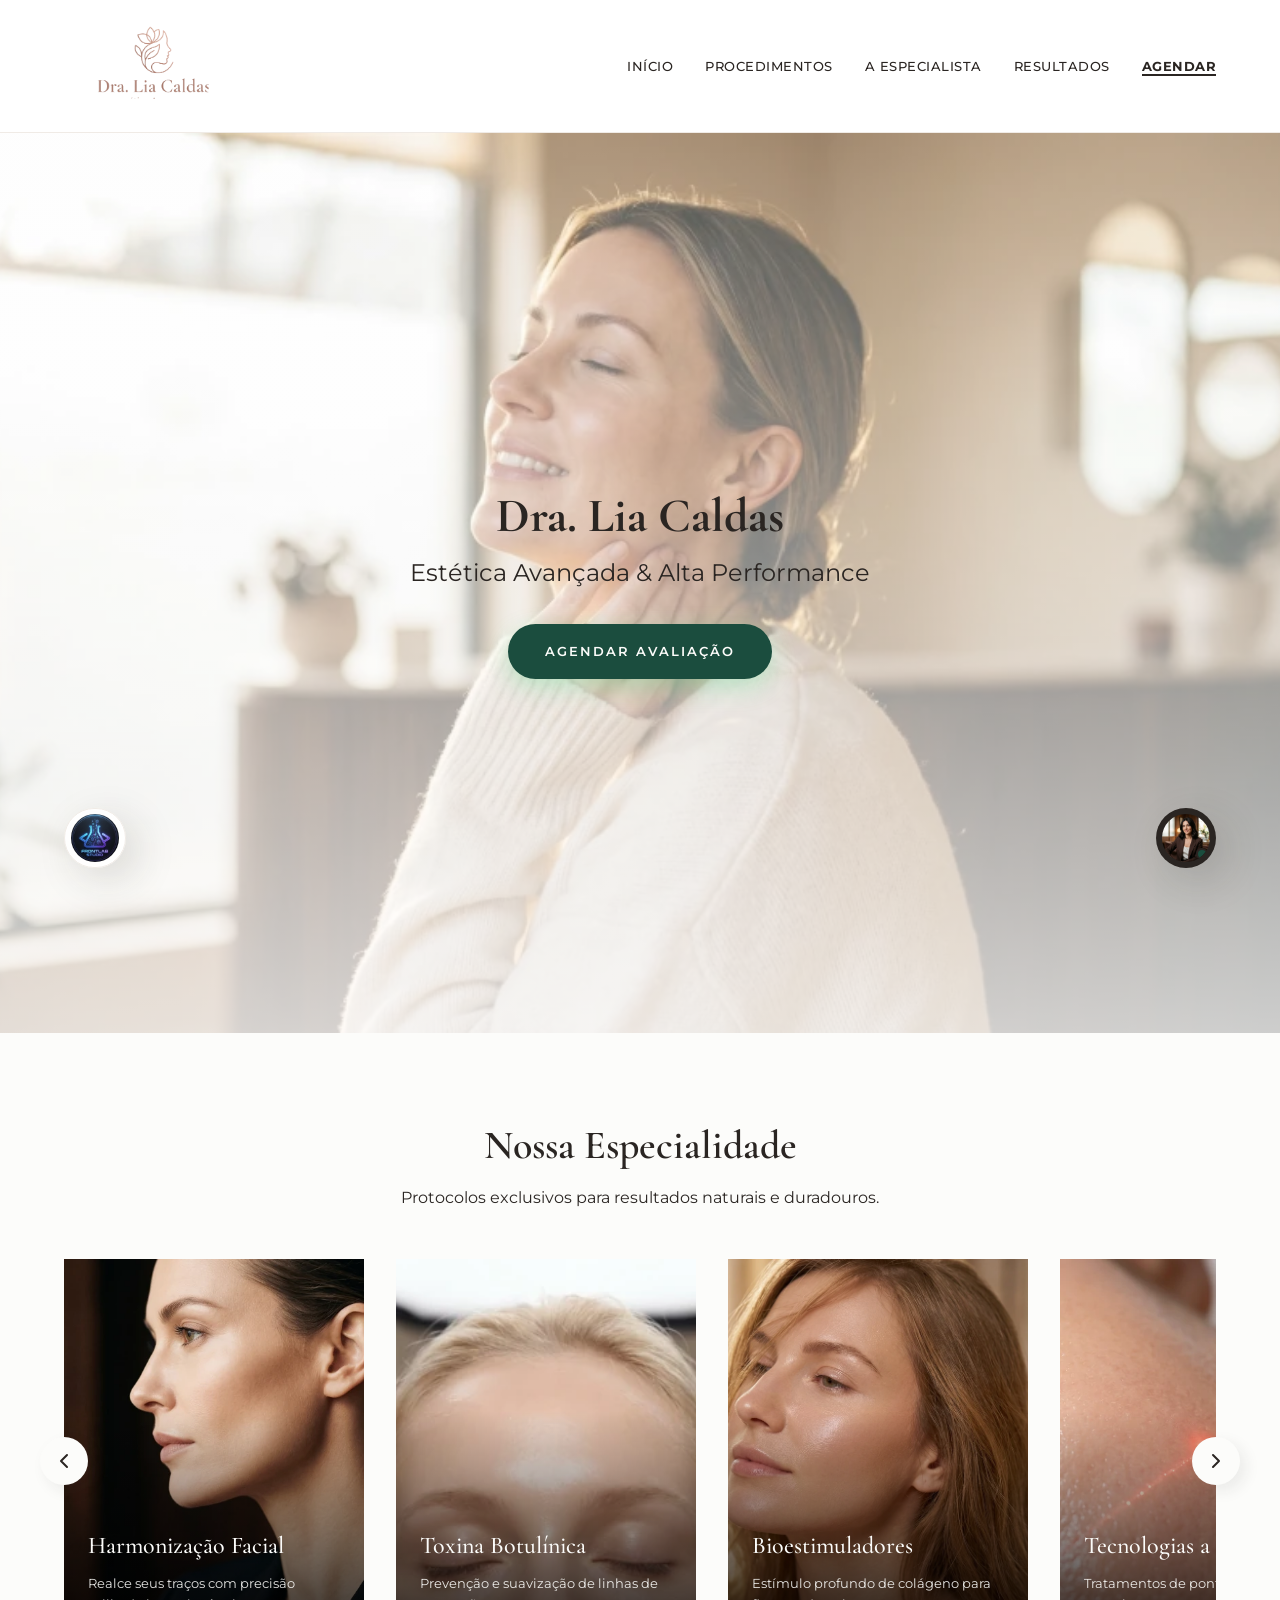
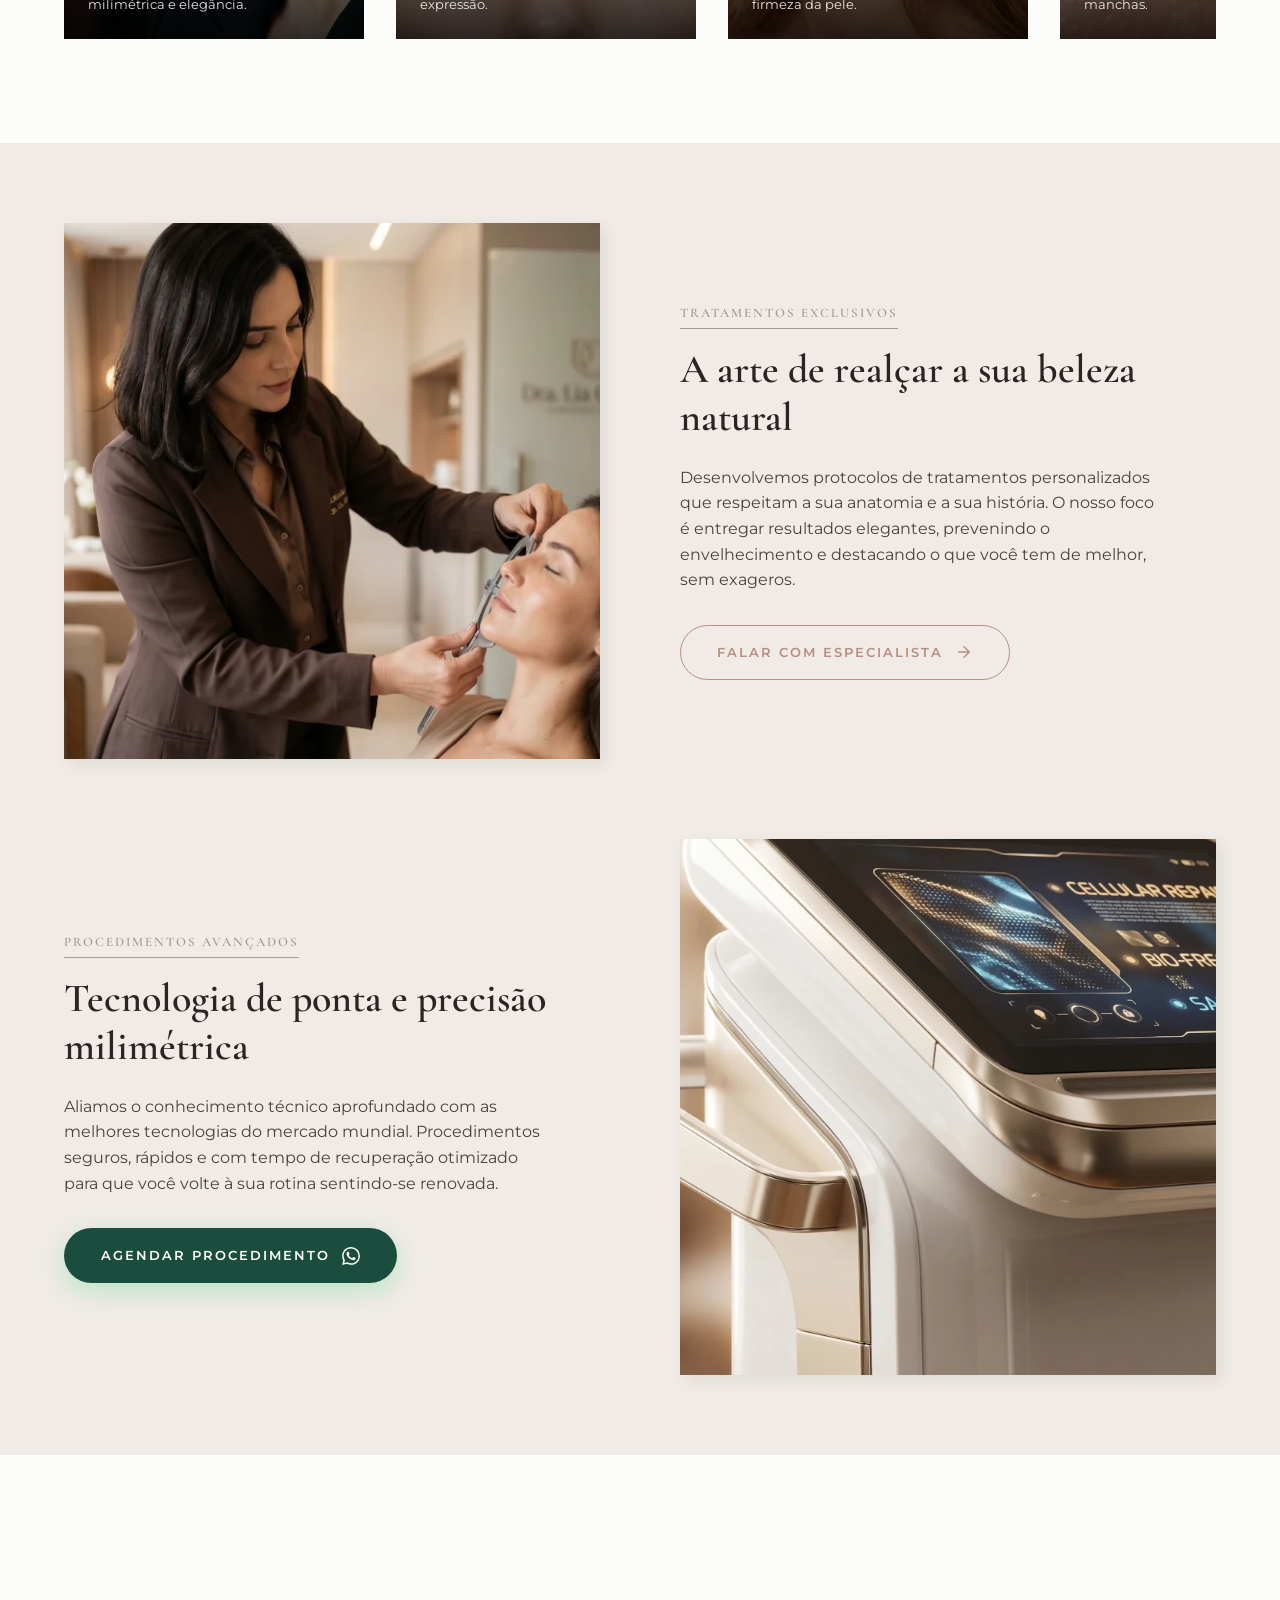
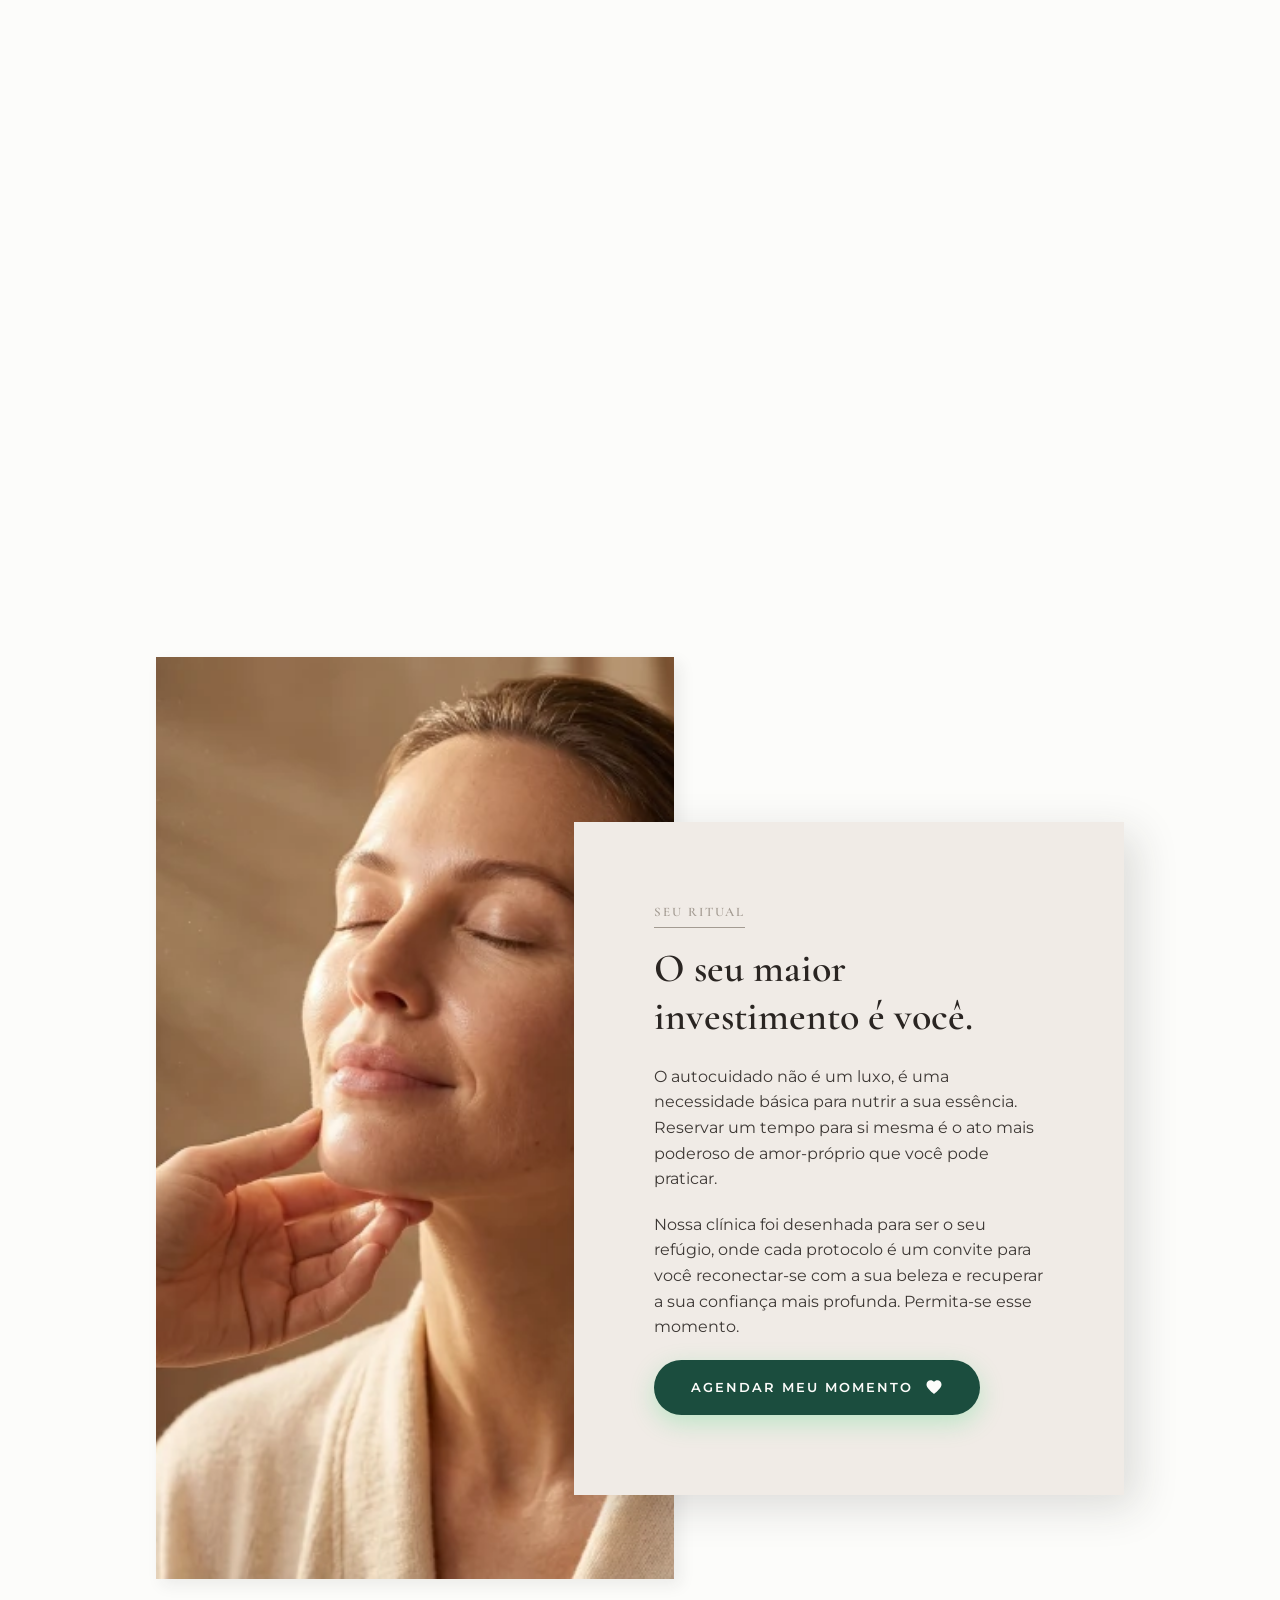
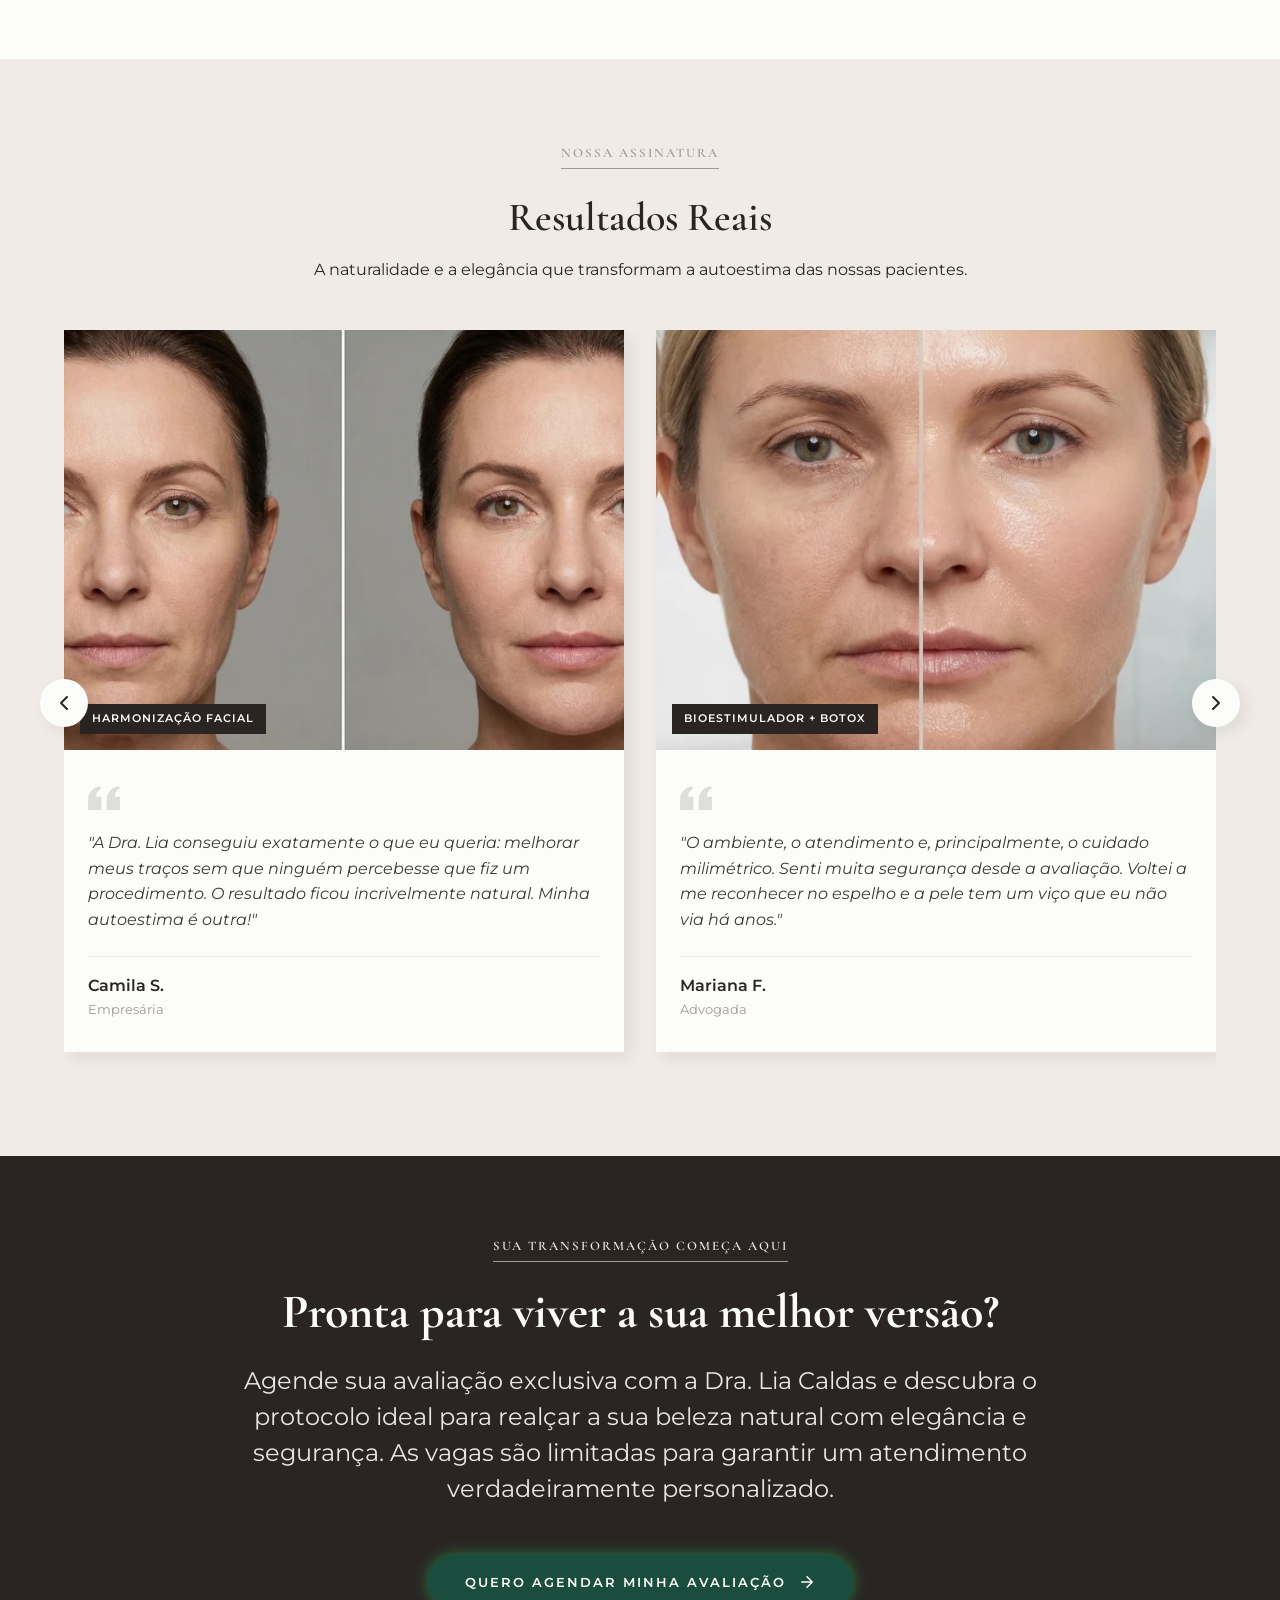
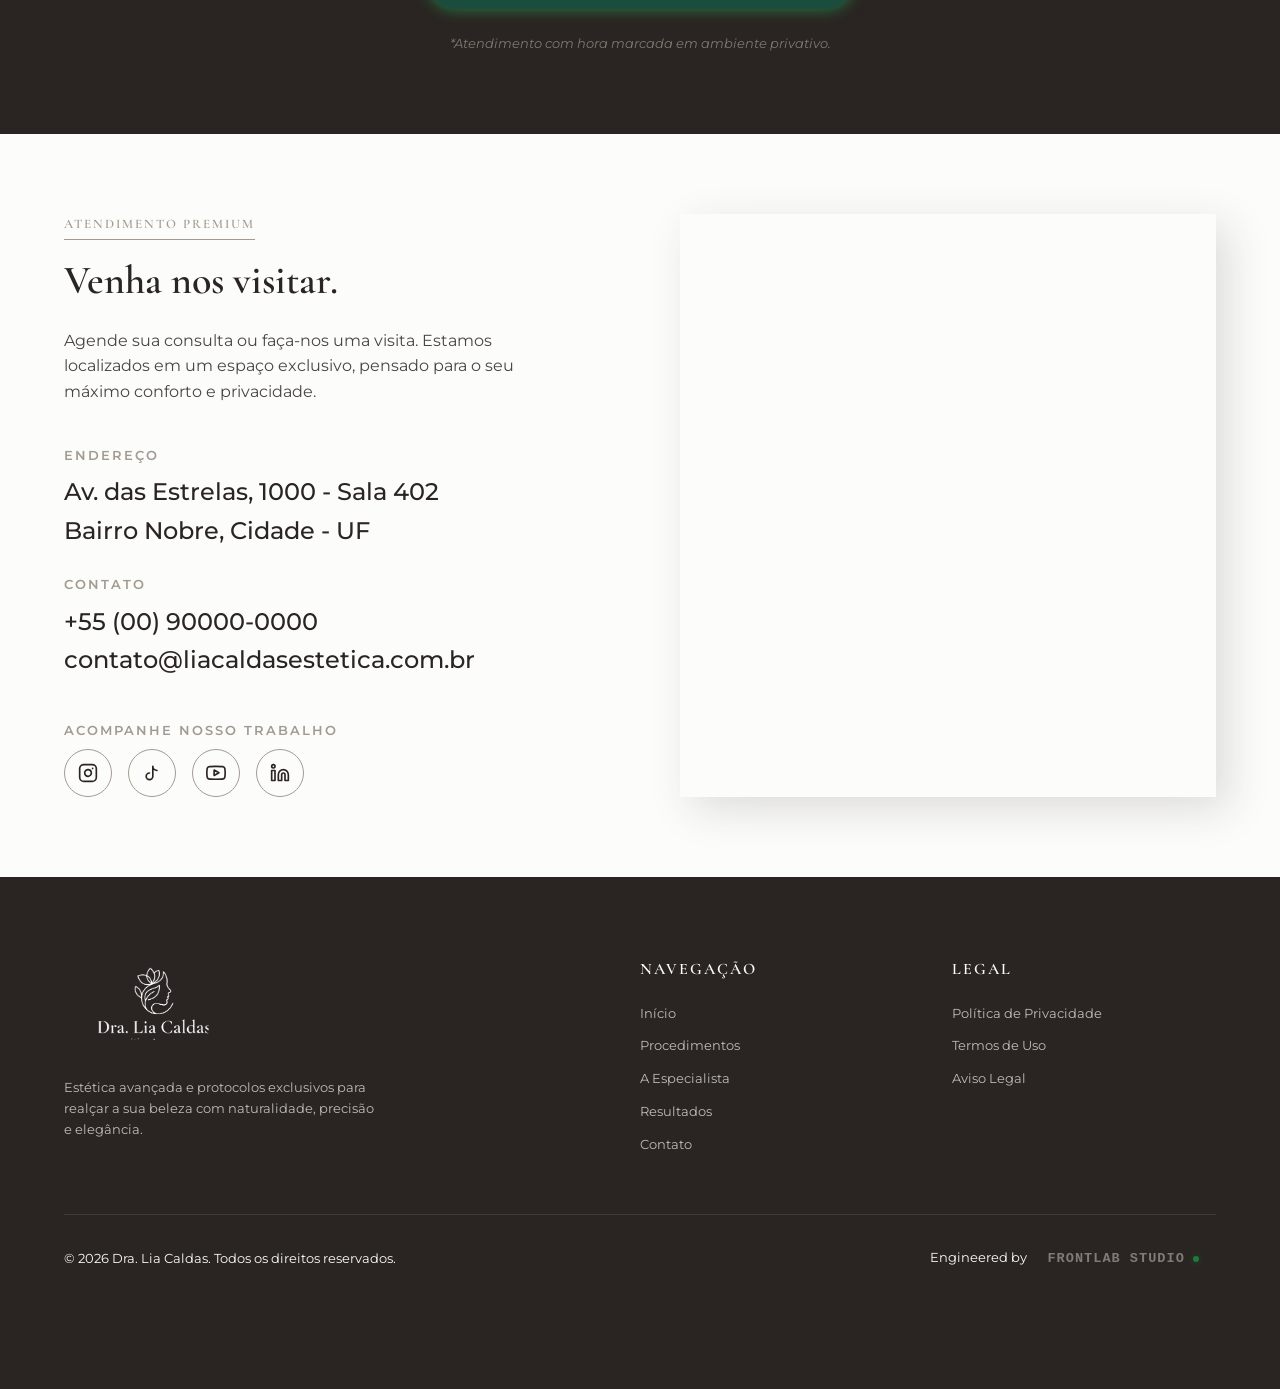
==== index.html @ 1e13c2d3 "Initial commit" ====
<!DOCTYPE html>
<html lang="pt-BR">

<head>
    <meta charset="UTF-8">
    <meta name="viewport" content="width=device-width, initial-scale=1.0">
    <meta name="description"
        content="Clínica de Estética de Alto Padrão. Resultados excepcionais e atendimento premium.">
    <title>Dra. Lia Caldas | Estética Avançada</title>

    <link rel="preconnect" href="https://fonts.googleapis.com">
    <link rel="preconnect" href="https://fonts.gstatic.com" crossorigin>
    <link
        href="https://fonts.googleapis.com/css2?family=Cormorant+Garamond:ital,wght@0,400;0,600;0,700;1,400&family=Montserrat:wght@300;400;500;600&display=swap"
        rel="stylesheet">

    <link rel="stylesheet" href="style/style.css">
</head>

<body>

    <header class="header" id="header">
        <div class="header-container">
            <a href="#" class="logo">
                <img src="img/logo.png" alt="Dra. Lia Caldas" width="180" height="40" fetchpriority="high">
            </a>

            <button class="menu-toggle" aria-label="Abrir menu" aria-expanded="false">
                <svg width="28" height="28" viewBox="0 0 24 24" fill="none" xmlns="http://www.w3.org/2000/svg">
                    <path d="M3 12H21M3 6H21M3 18H21" stroke="currentColor" stroke-width="2" stroke-linecap="round" />
                </svg>
            </button>

            <nav class="nav">
                <ul class="nav-list">
                    <li><a href="#hero">Início</a></li>
                    <li><a href="#tratamentos">Procedimentos</a></li>
                    <li><a href="#sobre">A Especialista</a></li>
                    <li><a href="#resultados">Resultados</a></li>
                    <li><a href="#contato" class="nav-cta">Agendar</a></li>
                </ul>
            </nav>
        </div>
    </header>

    <main>
        <section id="hero" class="hero">
            <img src="img/img-hero.webp" alt="Ambiente da Clínica" class="hero-bg" fetchpriority="high">
            <div class="hero-overlay"></div>

            <div class="hero-content">
                <h1>Dra. Lia Caldas</h1>
                <p>Estética Avançada & Alta Performance</p>
                <a href="https://wa.me/5500000000000" class="btn-whatsapp" target="_blank" rel="noopener noreferrer">
                    Agendar Avaliação
                </a>
            </div>
        </section>

        <section id="tratamentos" class="services">
            <div class="section-header">
                <h2>Nossa Especialidade</h2>
                <p>Protocolos exclusivos para resultados naturais e duradouros.</p>
            </div>

            <div class="services-wrapper">

                <button class="scroll-btn scroll-prev" aria-label="Ver serviços anteriores">
                    <svg width="24" height="24" viewBox="0 0 24 24" fill="none" stroke="currentColor" stroke-width="2"
                        stroke-linecap="round" stroke-linejoin="round">
                        <polyline points="15 18 9 12 15 6"></polyline>
                    </svg>
                </button>

                <div class="services-scroller" id="servicesScroller">
                    <article class="service-card">
                        <img src="img/img-servicos-01.webp" alt="Harmonização Facial" class="service-bg" loading="lazy">
                        <div class="service-overlay"></div>
                        <div class="service-info">
                            <h3>Harmonização Facial</h3>
                            <p>Realce seus traços com precisão milimétrica e elegância.</p>
                        </div>
                    </article>

                    <article class="service-card">
                        <img src="img/img-servicos-02.webp" alt="Toxina Botulínica" class="service-bg" loading="lazy">
                        <div class="service-overlay"></div>
                        <div class="service-info">
                            <h3>Toxina Botulínica</h3>
                            <p>Prevenção e suavização de linhas de expressão.</p>
                        </div>
                    </article>

                    <article class="service-card">
                        <img src="img/img-servicos-03.webp" alt="Bioestimuladores" class="service-bg" loading="lazy">
                        <div class="service-overlay"></div>
                        <div class="service-info">
                            <h3>Bioestimuladores</h3>
                            <p>Estímulo profundo de colágeno para firmeza da pele.</p>
                        </div>
                    </article>

                    <article class="service-card">
                        <img src="img/img-servicos-04.webp" alt="Tecnologia a Laser" class="service-bg" loading="lazy">
                        <div class="service-overlay"></div>
                        <div class="service-info">
                            <h3>Tecnologias a Laser</h3>
                            <p>Tratamentos de ponta para textura e manchas.</p>
                        </div>
                    </article>

                    <article class="service-card">
                        <img src="img/img-servicos-05.webp" alt="Preenchimento Labial" class="service-bg"
                            loading="lazy">
                        <div class="service-overlay"></div>
                        <div class="service-info">
                            <h3>Preenchimento Labial</h3>
                            <p>Volume e contorno na medida certa para você.</p>
                        </div>
                    </article>
                </div>

                <button class="scroll-btn scroll-next" aria-label="Ver próximos serviços">
                    <svg width="24" height="24" viewBox="0 0 24 24" fill="none" stroke="currentColor" stroke-width="2"
                        stroke-linecap="round" stroke-linejoin="round">
                        <polyline points="9 18 15 12 9 6"></polyline>
                    </svg>
                </button>

            </div>
        </section>
        <section id="detalhes" class="features-split">

            <article class="split-row">
                <div class="split-image reveal-left">
                    <img src="img/dra-lia-tratamentos.webp" alt="Dra. Lia Caldas realizando avaliação facial"
                        loading="lazy">
                </div>
                <div class="split-content reveal-right delay-100">
                    <span class="badge">Tratamentos Exclusivos</span>
                    <h2>A arte de realçar a sua beleza natural</h2>
                    <p>Desenvolvemos protocolos de tratamentos personalizados que respeitam a sua anatomia e a sua
                        história. O nosso foco é entregar resultados elegantes, prevenindo o envelhecimento e destacando
                        o que você tem de melhor, sem exageros.</p>

                    <a href="https://wa.me/5500000000000" class="btn-whatsapp btn-outline" target="_blank"
                        rel="noopener noreferrer">
                        Falar com Especialista
                        <svg class="btn-icon" viewBox="0 0 24 24" xmlns="http://www.w3.org/2000/svg">
                            <path d="M5 12h14M12 5l7 7-7 7" stroke="currentColor" stroke-width="2"
                                stroke-linecap="round" stroke-linejoin="round" fill="none" />
                        </svg>
                    </a>
                </div>
            </article>

            <article class="split-row reverse">
                <div class="split-image reveal-right">
                    <img src="img/procedimentos-tecnologia.webp" alt="Equipamentos de alta tecnologia estética"
                        loading="lazy">
                </div>
                <div class="split-content reveal-left delay-100">
                    <span class="badge">Procedimentos Avançados</span>
                    <h2>Tecnologia de ponta e precisão milimétrica</h2>
                    <p>Aliamos o conhecimento técnico aprofundado com as melhores tecnologias do mercado mundial.
                        Procedimentos seguros, rápidos e com tempo de recuperação otimizado para que você volte à sua
                        rotina sentindo-se renovada.</p>

                    <a href="https://wa.me/5500000000000" class="btn-whatsapp" target="_blank"
                        rel="noopener noreferrer">
                        Agendar Procedimento
                        <svg class="btn-icon" viewBox="0 0 24 24" xmlns="http://www.w3.org/2000/svg">
                            <path
                                d="M17.472 14.382c-.297-.149-1.758-.867-2.03-.967-.273-.099-.471-.148-.67.15-.197.297-.767.966-.94 1.164-.173.199-.347.223-.644.075-.297-.15-1.255-.463-2.39-1.475-.883-.788-1.48-1.761-1.653-2.059-.173-.297-.018-.458.13-.606.134-.133.298-.347.446-.52.149-.174.198-.298.298-.497.099-.198.05-.371-.025-.52-.075-.149-.669-1.612-.916-2.207-.242-.579-.487-.5-.669-.51a12.8 12.8 0 0 0-.57-.01c-.198 0-.52.074-.792.372-.272.297-1.04 1.016-1.04 2.479 0 1.462 1.065 2.875 1.213 3.074.149.198 2.096 3.2 5.077 4.487.709.306 1.262.489 1.694.625.712.227 1.36.195 1.871.118.571-.085 1.758-.719 2.006-1.413.248-.694.248-1.289.173-1.413-.074-.124-.272-.198-.57-.347m-5.421 7.403h-.004a9.87 9.87 0 0 1-5.031-1.378l-.361-.214-3.741.982.998-3.648-.235-.374a9.86 9.86 0 0 1-1.51-5.26c.001-5.45 4.436-9.884 9.888-9.884 2.64 0 5.122 1.03 6.988 2.898a9.825 9.825 0 0 1 2.893 6.994c-.003 5.45-4.437 9.884-9.885 9.884m8.413-18.297A11.815 11.815 0 0 0 12.05 0C5.495 0 .16 5.335.157 11.892c0 2.096.547 4.142 1.588 5.945L.057 24l6.305-1.654a11.882 11.882 0 0 0 5.683 1.448h.005c6.554 0 11.89-5.335 11.893-11.893a11.821 11.821 0 0 0-3.48-8.413Z"
                                fill="currentColor" />
                        </svg>
                    </a>
                </div>
            </article>

        </section>
        <section id="sobre" class="about-section">
            <div class="about-container">

                <div class="about-image-wrapper reveal-up">
                    <div class="about-image-frame">
                        <img src="img/dra.webp" alt="Dra. Lia Caldas - Especialista em Estética Avançada"
                            loading="lazy">
                    </div>

                    <div class="experience-badge reveal-left delay-200">
                        <span class="years">+10</span>
                        <span class="text">Anos de<br>Experiência</span>
                    </div>
                </div>

                <div class="about-content reveal-right delay-100">
                    <span class="badge">A Especialista</span>
                    <h2>Dra. Lia Caldas</h2>
                    <h3 class="subtitle">Elevando a estética à categoria de arte.</h3>

                    <p>Com uma trajetória dedicada à anatomia e ao visagismo facial, transformo o conhecimento
                        científico rigoroso em resultados que celebram a sua individualidade, sempre priorizando a
                        naturalidade e a elegância.</p>

                    <p>A minha filosofia não é mudar quem você é, mas resgatar a sua melhor versão através de protocolos
                        seguros e de altíssima precisão. Cada rosto conta uma história, e o meu papel é iluminá-la para
                        que você reflita a sua melhor fase.</p>

                    <div class="signature">
                        <span>Diretora Técnica | Registro: 000000-PR</span>
                    </div>
                </div>

            </div>
        </section>
        <section id="autocuidado" class="care-section">
            <div class="care-container">

                <div class="care-image-wrapper reveal-up">
                    <img src="img/autocuidado-ritual.webp"
                        alt="Mulher relaxada recebendo toque suave na pele, iluminada por luz natural" loading="lazy">
                </div>

                <div class="care-content reveal-right delay-200">
                    <span class="badge">Seu Ritual</span>
                    <h2>O seu maior investimento é você.</h2>

                    <p>O autocuidado não é um luxo, é uma necessidade básica para nutrir a sua essência. Reservar um
                        tempo para si mesma é o ato mais poderoso de amor-próprio que você pode praticar.</p>

                    <p>Nossa clínica foi desenhada para ser o seu refúgio, onde cada protocolo é um convite para você
                        reconectar-se com a sua beleza e recuperar a sua confiança mais profunda. Permita-se esse
                        momento.</p>

                    <a href="https://wa.me/5500000000000" class="btn-whatsapp" target="_blank"
                        rel="noopener noreferrer">
                        Agendar Meu Momento
                        <svg class="btn-icon" viewBox="0 0 24 24" fill="none" xmlns="http://www.w3.org/2000/svg">
                            <path
                                d="M12 21.35l-1.45-1.32C5.4 15.36 2 12.28 2 8.5 2 5.42 4.42 3 7.5 3c1.74 0 3.41.81 4.5 2.09C13.09 3.81 14.76 3 16.5 3 19.58 3 22 5.42 22 8.5c0 3.78-3.4 6.86-8.55 11.54L12 21.35z"
                                fill="currentColor" />
                        </svg>
                    </a>
                </div>

            </div>
        </section>
        <section id="resultados" class="testimonials">
            <div class="section-header reveal-up">
                <span class="badge">Nossa Assinatura</span>
                <h2>Resultados Reais</h2>
                <p>A naturalidade e a elegância que transformam a autoestima das nossas pacientes.</p>
            </div>

            <div class="testimonials-wrapper reveal-up delay-100">

                <button class="scroll-btn scroll-prev prev-test" aria-label="Ver resultados anteriores">
                    <svg width="24" height="24" viewBox="0 0 24 24" fill="none" stroke="currentColor" stroke-width="2"
                        stroke-linecap="round" stroke-linejoin="round">
                        <polyline points="15 18 9 12 15 6"></polyline>
                    </svg>
                </button>

                <div class="testimonials-scroller" id="testimonialsScroller">

                    <article class="test-card">
                        <div class="test-image">
                            <img src="img/resultado-01.webp" alt="Antes e Depois de Harmonização Facial" loading="lazy">
                            <span class="img-badge">Harmonização Facial</span>
                        </div>
                        <div class="test-content">
                            <svg class="quote-icon" width="32" height="32" viewBox="0 0 24 24" fill="currentColor"
                                xmlns="http://www.w3.org/2000/svg">
                                <path
                                    d="M14.017 21v-7.391c0-5.704 3.731-9.57 8.983-10.609l.995 2.151c-2.432.917-3.995 3.638-3.995 5.849h4v10h-9.983zm-14.017 0v-7.391c0-5.704 3.748-9.57 9-10.609l.996 2.151c-2.433.917-3.996 3.638-3.996 5.849h3.983v10h-9.983z" />
                            </svg>
                            <p>"A Dra. Lia conseguiu exatamente o que eu queria: melhorar meus traços sem que ninguém
                                percebesse que fiz um procedimento. O resultado ficou incrivelmente natural. Minha
                                autoestima é outra!"</p>
                            <div class="test-author">
                                <strong>Camila S.</strong>
                                <span>Empresária</span>
                            </div>
                        </div>
                    </article>

                    <article class="test-card">
                        <div class="test-image">
                            <img src="img/resultado-02.webp" alt="Antes e Depois de Bioestimuladores" loading="lazy">
                            <span class="img-badge">Bioestimulador + Botox</span>
                        </div>
                        <div class="test-content">
                            <svg class="quote-icon" width="32" height="32" viewBox="0 0 24 24" fill="currentColor"
                                xmlns="http://www.w3.org/2000/svg">
                                <path
                                    d="M14.017 21v-7.391c0-5.704 3.731-9.57 8.983-10.609l.995 2.151c-2.432.917-3.995 3.638-3.995 5.849h4v10h-9.983zm-14.017 0v-7.391c0-5.704 3.748-9.57 9-10.609l.996 2.151c-2.433.917-3.996 3.638-3.996 5.849h3.983v10h-9.983z" />
                            </svg>
                            <p>"O ambiente, o atendimento e, principalmente, o cuidado milimétrico. Senti muita
                                segurança desde a avaliação. Voltei a me reconhecer no espelho e a pele tem um viço que
                                eu não via há anos."</p>
                            <div class="test-author">
                                <strong>Mariana F.</strong>
                                <span>Advogada</span>
                            </div>
                        </div>
                    </article>

                    <article class="test-card">
                        <div class="test-image">
                            <img src="img/resultado-03.webp" alt="Antes e Depois de Preenchimento Labial"
                                loading="lazy">
                            <span class="img-badge">Preenchimento Labial</span>
                        </div>
                        <div class="test-content">
                            <svg class="quote-icon" width="32" height="32" viewBox="0 0 24 24" fill="currentColor"
                                xmlns="http://www.w3.org/2000/svg">
                                <path
                                    d="M14.017 21v-7.391c0-5.704 3.731-9.57 8.983-10.609l.995 2.151c-2.432.917-3.995 3.638-3.995 5.849h4v10h-9.983zm-14.017 0v-7.391c0-5.704 3.748-9.57 9-10.609l.996 2.151c-2.433.917-3.996 3.638-3.996 5.849h3.983v10h-9.983z" />
                            </svg>
                            <p>"Eu tinha muito medo de ficar com um bico artificial. A Dra. Lia fez um trabalho de
                                artista. O contorno ficou perfeito e o volume na medida certa. Indico de olhos
                                fechados!"</p>
                            <div class="test-author">
                                <strong>Juliana R.</strong>
                                <span>Arquiteta</span>
                            </div>
                        </div>
                    </article>

                </div>

                <button class="scroll-btn scroll-next next-test" aria-label="Ver próximos resultados">
                    <svg width="24" height="24" viewBox="0 0 24 24" fill="none" stroke="currentColor" stroke-width="2"
                        stroke-linecap="round" stroke-linejoin="round">
                        <polyline points="9 18 15 12 9 6"></polyline>
                    </svg>
                </button>

            </div>
        </section>
        <section id="agendar-final" class="final-cta reveal-up">
            <div class="final-cta-container">

                <span class="badge">Sua Transformação Começa Aqui</span>
                <h2>Pronta para viver a sua melhor versão?</h2>

                <p>Agende sua avaliação exclusiva com a Dra. Lia Caldas e descubra o protocolo ideal para realçar a sua
                    beleza natural com elegância e segurança. As vagas são limitadas para garantir um atendimento
                    verdadeiramente personalizado.</p>

                <div class="cta-wrapper">
                    <a href="https://wa.me/5500000000000" class="btn-whatsapp btn-glow" target="_blank"
                        rel="noopener noreferrer">
                        Quero Agendar Minha Avaliação
                        <svg class="btn-icon" viewBox="0 0 24 24" fill="none" xmlns="http://www.w3.org/2000/svg">
                            <path d="M5 12h14M12 5l7 7-7 7" stroke="currentColor" stroke-width="2"
                                stroke-linecap="round" stroke-linejoin="round" fill="none" />
                        </svg>
                    </a>
                </div>

                <span class="micro-text">*Atendimento com hora marcada em ambiente privativo.</span>

            </div>
        </section>
        <section id="contato" class="contact-section">
            <div class="contact-container">

                <div class="contact-info reveal-left">
                    <span class="badge">Atendimento Premium</span>
                    <h2>Venha nos visitar.</h2>
                    <p>Agende sua consulta ou faça-nos uma visita. Estamos localizados em um espaço exclusivo, pensado
                        para o seu máximo conforto e privacidade.</p>

                    <div class="contact-details">
                        <div class="contact-item">
                            <span class="label">Endereço</span>
                            <p>Av. das Estrelas, 1000 - Sala 402<br>Bairro Nobre, Cidade - UF</p>
                        </div>
                        <div class="contact-item">
                            <span class="label">Contato</span>
                            <p>+55 (00) 90000-0000<br>contato@liacaldasestetica.com.br</p>
                        </div>
                    </div>

                    <div class="social-links">
                        <span class="label">Acompanhe nosso trabalho</span>
                        <div class="social-grid">
                            <a href="#" class="social-btn" aria-label="Instagram">
                                <svg width="20" height="20" viewBox="0 0 24 24" fill="none" stroke="currentColor"
                                    stroke-width="2" stroke-linecap="round" stroke-linejoin="round">
                                    <rect x="2" y="2" width="20" height="20" rx="5" ry="5"></rect>
                                    <path d="M16 11.37A4 4 0 1 1 12.63 8 4 4 0 0 1 16 11.37z"></path>
                                    <line x1="17.5" y1="6.5" x2="17.51" y2="6.5"></line>
                                </svg>
                            </a>
                            <a href="#" class="social-btn" aria-label="TikTok">
                                <svg width="20" height="20" viewBox="0 0 24 24" fill="none" stroke="currentColor"
                                    stroke-width="2" stroke-linecap="round" stroke-linejoin="round">
                                    <path d="M9 12a4 4 0 1 0 4 4V4a5 5 0 0 0 5 5"></path>
                                </svg>
                            </a>
                            <a href="#" class="social-btn" aria-label="YouTube">
                                <svg width="20" height="20" viewBox="0 0 24 24" fill="none" stroke="currentColor"
                                    stroke-width="2" stroke-linecap="round" stroke-linejoin="round">
                                    <path
                                        d="M22.54 6.42a2.78 2.78 0 0 0-1.94-2C18.88 4 12 4 12 4s-6.88 0-8.6.46a2.78 2.78 0 0 0-1.94 2A29 29 0 0 0 1 11.75a29 29 0 0 0 .46 5.33 2.78 2.78 0 0 0 1.94 2c1.72.46 8.6.46 8.6.46s6.88 0 8.6-.46a2.78 2.78 0 0 0 1.94-2 29 29 0 0 0 .46-5.33 29 29 0 0 0-.46-5.33z">
                                    </path>
                                    <polygon points="9.75 15.02 15.5 11.75 9.75 8.48 9.75 15.02"></polygon>
                                </svg>
                            </a>
                            <a href="#" class="social-btn" aria-label="LinkedIn">
                                <svg width="20" height="20" viewBox="0 0 24 24" fill="none" stroke="currentColor"
                                    stroke-width="2" stroke-linecap="round" stroke-linejoin="round">
                                    <path
                                        d="M16 8a6 6 0 0 1 6 6v7h-4v-7a2 2 0 0 0-2-2 2 2 0 0 0-2 2v7h-4v-7a6 6 0 0 1 6-6z">
                                    </path>
                                    <rect x="2" y="9" width="4" height="12"></rect>
                                    <circle cx="4" cy="4" r="2"></circle>
                                </svg>
                            </a>
                        </div>
                    </div>
                </div>

                <div class="contact-map reveal-right delay-100">
                    <div class="map-wrapper">
                        <iframe
                            src="https://www.google.com/maps/embed?pb=!1m18!1m12!1m3!1d3657.090673431608!2d-46.66680658447551!3d-23.565181867623145!2m3!1f0!2f0!3f0!3m2!1i1024!2i768!4f13.1!3m3!1m2!1s0x94ce59ceb1eb771f%3A0xe904f6a669744da1!2sAv.%20Paulista%2C%20S%C3%A3o%20Paulo%20-%20SP!5e0!3m2!1spt-BR!2sbr!4v1680000000000!5m2!1spt-BR!2sbr"
                            width="100%" height="100%" style="border:0;" allowfullscreen="" loading="lazy"
                            referrerpolicy="no-referrer-when-downgrade" title="Localização da Clínica"></iframe>
                    </div>
                </div>

            </div>
        </section>
        <div class="floating-widgets">

            <a href="https://seu-site-frontlab.com.br" class="float-btn float-creator" target="_blank"
                rel="noopener noreferrer" aria-label="Desenvolvido por Frontlab Studio">
                <div class="float-avatar">
                    <img src="img/logo-frontlabs.webp" alt="Frontlab Studio" loading="lazy">
                </div>
                <span class="float-text">by Frontlab Studio</span>
            </a>

            <a href="https://wa.me/5500000000000" class="float-btn float-clinic" target="_blank"
                rel="noopener noreferrer" aria-label="Falar com a Dra. Lia Caldas">
                <span class="float-text">Falar com a Clínica</span>
                <div class="float-avatar">
                    <span class="online-dot"></span>
                    <img src="img/dra.webp" alt="WhatsApp Dra. Lia" loading="lazy">
                </div>
            </a>

        </div>
        <footer class="footer">
            <div class="footer-container">

                <div class="footer-brand reveal-up">
                    <a href="#hero" class="footer-logo" aria-label="Voltar ao topo">
                        <img src="img/logo.png" alt="Dra. Lia Caldas Estética" width="180" height="40" loading="lazy">
                    </a>
                    <p>Estética avançada e protocolos exclusivos para realçar a sua beleza com naturalidade, precisão e
                        elegância.</p>
                </div>

                <div class="footer-links reveal-up delay-100">
                    <h3>Navegação</h3>
                    <ul>
                        <li><a href="#hero">Início</a></li>
                        <li><a href="#tratamentos">Procedimentos</a></li>
                        <li><a href="#sobre">A Especialista</a></li>
                        <li><a href="#resultados">Resultados</a></li>
                        <li><a href="#contato">Contato</a></li>
                    </ul>
                </div>

                <div class="footer-links reveal-up delay-200">
                    <h3>Legal</h3>
                    <ul>
                        <li><a href="legal/privacidade.html">Política de Privacidade</a></li>
                        <li><a href="legal/termos.html">Termos de Uso</a></li>
                        <li><a href="legal/aviso-legal.html">Aviso Legal</a></li>
                    </ul>
                </div>
            </div>

            <div class="footer-bottom reveal-up delay-200">
                <p>&copy; 2026 Dra. Lia Caldas. Todos os direitos reservados.</p>
                <p>Engineered by <a href="https://frontlabstudio.com.br/" target="_blank"
                        class="frontlab-signature">Frontlab Studio<span class="status-dot"></span></a></p>
            </div>
        </footer>

    </main>

    <script src="script/script.js" defer></script>
</body>

</html>
---- style/style.css ----
@charset "UTF-8";

/* TOKENS */
:root {
    --primary: #2A2522;
    --secondary: #FCFCFA;
    --neutral: #A39B92;
    --bg-alt: #F0EBE6;
    --accent: #C5A880;
    --whatsapp: #1B4D3E;
    --font-heading: 'Cormorant Garamond', serif;
    --font-body: 'Montserrat', sans-serif;
    --h1-size: 3rem;
    --h2-size: 2.5rem;
    --h3-size: 1.5rem;
    --p-size: 1rem;
    --small-size: 0.8125rem;
    --shadow-natural: 6px 6px 15px rgba(42, 37, 34, 0.08);
    --shadow-deep: 12px 12px 40px rgba(42, 37, 34, 0.15);
    --section-gap: 5rem;
    --column-gutter: 2rem;
}

/* RESET & TYPOGRAPHY */
*,
*::before,
*::after {
    margin: 0;
    padding: 0;
    box-sizing: border-box;
}

html {
    scroll-behavior: smooth;
    overflow-x: hidden;
}

body {
    min-height: 100vh;
    font-family: var(--font-body);
    background-color: var(--secondary);
    color: var(--primary);
    line-height: 1.6;
    position: relative;
    -webkit-font-smoothing: antialiased;
}

img {
    max-width: 100%;
    display: block;
    height: auto;
}

a {
    text-decoration: none;
    color: inherit;
    transition: all 0.3s ease;
}

h1,
h2,
h3,
.badge,
.years {
    font-family: var(--font-heading);
}

.btn-whatsapp,
.float-text,
.nav-list a {
    font-family: var(--font-body);
}

.badge {
    color: var(--accent);
    border-bottom: 1px solid var(--accent);
}

/* UTILITIES & ANIMATIONS */
.btn-whatsapp {
    background-color: var(--whatsapp);
    color: var(--secondary);
    padding: 16px 36px;
    border-radius: 9999px;
    font-size: 13px;
    font-weight: 600;
    text-transform: uppercase;
    letter-spacing: 2px;
    display: inline-flex;
    align-items: center;
    justify-content: center;
    gap: 12px;
    box-shadow: 0 8px 24px rgba(37, 211, 102, 0.25);
    transition: all 0.4s cubic-bezier(0.16, 1, 0.3, 1);
    border: 1px solid transparent;
}

.btn-whatsapp:hover {
    transform: translateY(-4px);
    box-shadow: 0 12px 32px rgba(37, 211, 102, 0.4);
    background-color: #1EBE5C;
}

.btn-outline {
    background-color: transparent;
    color: #B78E80;
    border: 1px solid #B78E80;
    box-shadow: none;
}

.btn-outline:hover {
    background-color: #B78E80;
    color: var(--secondary);
    border-color: #B78E80;
    box-shadow: 0 12px 32px rgba(183, 142, 128, 0.25);
}

.btn-icon {
    width: 18px;
    height: 18px;
    fill: currentColor;
    transition: transform 0.3s ease;
}

.btn-whatsapp:hover .btn-icon {
    transform: translateX(4px);
}

.reveal-left {
    opacity: 0;
    transform: translateX(-40px);
    transition: all 0.8s cubic-bezier(0.25, 1, 0.5, 1);
    will-change: opacity, transform;
}

.reveal-right {
    opacity: 0;
    transform: translateX(40px);
    transition: all 0.8s cubic-bezier(0.25, 1, 0.5, 1);
    will-change: opacity, transform;
}

.reveal-up {
    opacity: 0;
    transform: translateY(40px);
    transition: all 0.8s cubic-bezier(0.25, 1, 0.5, 1);
    will-change: opacity, transform;
}

.reveal-left.active,
.reveal-right.active,
.reveal-up.active {
    opacity: 1;
    transform: translate(0, 0);
}

.delay-100 {
    transition-delay: 0.1s;
}

.delay-200 {
    transition-delay: 0.2s;
}

@keyframes pulse-green {
    0% {
        box-shadow: 0 0 0 0 rgba(37, 211, 102, 0.7);
    }

    70% {
        box-shadow: 0 0 0 20px rgba(37, 211, 102, 0);
    }

    100% {
        box-shadow: 0 0 0 0 rgba(37, 211, 102, 0);
    }
}

/* HEADER */
.header {
    position: sticky;
    top: 0;
    z-index: 1000;
    background-color: rgba(255, 255, 255, 0.95);
    backdrop-filter: blur(8px);
    border-bottom: 1px solid var(--bg-alt);
}

.header-container {
    display: flex;
    justify-content: space-between;
    align-items: center;
    padding: 16px 5vw;
    max-width: 1440px;
    margin: 0 auto;
}

.nav-list {
    list-style: none;
    display: flex;
    gap: 32px;
    align-items: center;
}

.nav-list a {
    font-size: var(--small-size);
    font-weight: 500;
    text-transform: uppercase;
    letter-spacing: 0.5px;
}

.nav-list a:hover {
    color: var(--neutral);
}

.nav-cta {
    font-weight: 700 !important;
    border-bottom: 2px solid var(--primary);
}

.menu-toggle {
    display: none;
    background: none;
    border: none;
    color: var(--primary);
    cursor: pointer;
}

@media (max-width: 1023px) {
    .menu-toggle {
        display: block;
    }

    .nav {
        position: absolute;
        top: 100%;
        left: 0;
        width: 100%;
        background-color: var(--secondary);
        border-top: 1px solid var(--bg-alt);
        padding: 24px 5vw;
        box-shadow: var(--shadow-natural);
        display: none;
    }

    .nav.active {
        display: block;
    }

    .nav-list {
        flex-direction: column;
        align-items: flex-start;
        gap: 24px;
    }

    .btn-whatsapp {
        width: 100%;
        display: block;
    }
}

/* HERO */
.hero {
    position: relative;
    min-height: 100dvh;
    display: flex;
    align-items: center;
    justify-content: center;
    padding: 0 5vw;
    text-align: center;
    overflow: hidden;
}

.hero-bg {
    position: absolute;
    top: 0;
    left: 0;
    width: 100%;
    height: 100%;
    object-fit: cover;
    z-index: -2;
}

.hero-overlay {
    position: absolute;
    top: 0;
    left: 0;
    width: 100%;
    height: 100%;
    background: linear-gradient(to bottom, rgba(255, 255, 255, 0.3), rgba(255, 255, 255, 0.8));
    z-index: -1;
}

.hero-content {
    max-width: 800px;
}

.hero-content h1 {
    font-size: var(--h1-size);
    font-weight: 700;
    line-height: 1.2;
    margin-bottom: 8px;
    color: var(--primary);
}

.hero-content p {
    font-size: var(--h3-size);
    font-weight: 400;
    margin-bottom: 32px;
}

/* SERVICES */
.services {
    padding: var(--section-gap) 5vw;
    background-color: var(--secondary);
    max-width: 1440px;
    margin: 0 auto;
}

.section-header {
    text-align: center;
    margin-bottom: 48px;
}

.section-header h2 {
    font-size: var(--h2-size);
    font-weight: 600;
    margin-bottom: 8px;
}

.services-scroller {
    display: flex;
    gap: var(--column-gutter);
    overflow-x: auto;
    scroll-snap-type: x mandatory;
    padding-bottom: 24px;
    -ms-overflow-style: none;
    scrollbar-width: none;
}

/* SCROLL CONTROLS */
.services-wrapper {
    position: relative;
    display: flex;
    align-items: center;
    max-width: 100%;
}

.scroll-btn {
    position: absolute;
    top: 50%;
    transform: translateY(-50%);
    z-index: 10;
    background-color: var(--secondary);
    color: var(--primary);
    border: none;
    width: 48px;
    height: 48px;
    border-radius: 9999px;
    box-shadow: var(--shadow-natural);
    cursor: pointer;
    display: flex;
    align-items: center;
    justify-content: center;
    transition: all 0.3s ease;
}

.scroll-btn:hover {
    box-shadow: var(--shadow-deep);
    background-color: var(--primary);
    color: var(--secondary);
}

.scroll-prev {
    left: -24px;
}

.scroll-next {
    right: -24px;
}

@media (max-width: 1023px) {
    .scroll-prev {
        left: 8px;
    }

    .scroll-next {
        right: 8px;
    }

    .scroll-btn {
        width: 40px;
        height: 40px;
        background-color: rgba(255, 255, 255, 0.9);
    }
}

.services-scroller::-webkit-scrollbar {
    display: none;
}

.service-card {
    position: relative;
    flex: 0 0 85%;
    max-width: 320px;
    min-height: 380px;
    scroll-snap-align: start;
    border-radius: 0px;
    overflow: hidden;
    display: flex;
    flex-direction: column;
    justify-content: flex-end;
    padding: 24px;
}

@media (min-width: 1024px) {
    .service-card {
        flex: 0 0 300px;
    }
}

.service-card {
    position: relative;
    min-height: 380px;
    border-radius: 0px;
    overflow: hidden;
    display: flex;
    flex-direction: column;
    justify-content: flex-end;
    padding: 24px;
    group: hover;
}

.service-bg {
    position: absolute;
    top: 0;
    left: 0;
    width: 100%;
    height: 100%;
    object-fit: cover;
    z-index: 1;
    transition: transform 0.6s ease;
}

.service-card:hover .service-bg {
    transform: scale(1.05);
}

.service-overlay {
    position: absolute;
    top: 0;
    left: 0;
    width: 100%;
    height: 100%;
    background: linear-gradient(to top, rgba(0, 0, 0, 0.8) 0%, rgba(0, 0, 0, 0) 60%);
    z-index: 2;
}

.service-info {
    position: relative;
    z-index: 3;
    color: var(--secondary);
}

.service-info h3 {
    font-size: var(--h3-size);
    font-weight: 500;
    margin-bottom: 8px;
}

.service-info p {
    font-size: var(--small-size);
    opacity: 0.9;
}

/* FEATURES SPLIT */
.features-split {
    padding: var(--section-gap) 5vw;
    background-color: var(--bg-alt);
    max-width: 1440px;
    margin: 0 auto;
    display: flex;
    flex-direction: column;
    gap: var(--section-gap);
}

.split-row {
    display: flex;
    flex-direction: column;
    gap: 32px;
}

.split-image {
    width: 100%;
}

.split-image img {
    width: 100%;
    height: 100%;
    object-fit: cover;
    aspect-ratio: 4 / 5;
    box-shadow: var(--shadow-natural);
}

.split-content {
    display: flex;
    flex-direction: column;
    justify-content: center;
    align-items: flex-start;
}

.badge {
    font-size: var(--small-size);
    font-weight: 600;
    text-transform: uppercase;
    letter-spacing: 2px;
    color: var(--neutral);
    margin-bottom: 16px;
    display: inline-block;
    border-bottom: 1px solid var(--neutral);
    padding-bottom: 4px;
}

.split-content h2 {
    font-size: var(--h2-size);
    font-weight: 600;
    line-height: 1.2;
    margin-bottom: 24px;
    color: var(--primary);
}

.split-content p {
    font-size: var(--p-size);
    color: var(--primary);
    margin-bottom: 32px;
    opacity: 0.85;
}

/* DESKTOP SPLIT */
@media (min-width: 1024px) {
    .split-row {
        flex-direction: row;
        align-items: center;
        gap: 80px;
    }

    .split-row.reverse {
        flex-direction: row-reverse;
    }

    .split-image,
    .split-content {
        flex: 1;
    }

    .split-image img {
        aspect-ratio: 1 / 1;
    }

    .split-content p {
        max-width: 90%;
    }
}

/* ABOUT */
.about-section {
    padding: var(--section-gap) 5vw;
    background-color: var(--secondary);
    max-width: 1440px;
    margin: 0 auto;
    overflow: hidden;
}

.about-container {
    display: flex;
    flex-direction: column;
    gap: 64px;
    align-items: center;
}

.about-image-wrapper {
    position: relative;
    width: 100%;
    max-width: 450px;
    margin: 0 auto;
}

.about-image-frame {
    position: relative;
    z-index: 2;
}

.about-image-frame::before {
    content: '';
    position: absolute;
    top: -20px;
    right: -20px;
    width: 100%;
    height: 100%;
    background-color: var(--bg-alt);
    z-index: -1;
}

.about-image-frame img {
    width: 100%;
    aspect-ratio: 3 / 4;
    object-fit: cover;
    box-shadow: var(--shadow-natural);
}

.experience-badge {
    position: absolute;
    bottom: -24px;
    left: -24px;
    background-color: var(--primary);
    color: var(--secondary);
    padding: 16px 24px;
    display: flex;
    align-items: center;
    gap: 16px;
    box-shadow: var(--shadow-deep);
    z-index: 5;
}

.experience-badge .years {
    font-size: var(--h2-size);
    font-weight: 700;
    line-height: 1;
}

.experience-badge .text {
    font-size: var(--small-size);
    text-transform: uppercase;
    letter-spacing: 2px;
    line-height: 1.2;
    font-weight: 500;
}

.about-content {
    width: 100%;
    display: flex;
    flex-direction: column;
    align-items: flex-start;
}

.about-content h2 {
    font-size: var(--h2-size);
    font-weight: 600;
    color: var(--primary);
    margin-bottom: 8px;
    line-height: 1.1;
}

.about-content .subtitle {
    font-size: var(--h3-size);
    font-weight: 400;
    color: var(--neutral);
    margin-bottom: 32px;
    font-style: italic;
}

.about-content p {
    font-size: var(--p-size);
    color: var(--primary);
    margin-bottom: 20px;
    opacity: 0.85;
}

.signature {
    margin-top: 24px;
    font-size: var(--small-size);
    font-weight: 600;
    color: var(--neutral);
    border-top: 1px solid var(--bg-alt);
    padding-top: 16px;
    text-transform: uppercase;
    letter-spacing: 1px;
}

/* DESKTOP ABOUT */
@media (min-width: 1024px) {
    .about-container {
        flex-direction: row;
        gap: 100px;
        align-items: center;
    }

    .about-image-wrapper {
        flex: 5;
    }

    .about-content {
        flex: 7;
        padding-right: 40px;
    }

    .experience-badge {
        left: -40px;
    }
}

@media (max-width: 480px) {
    .experience-badge {
        left: 0;
        bottom: 0;
        width: 100%;
        justify-content: center;
    }

    :root {
        --h1-size: 2rem;
        --h2-size: 1.75rem;
    }
}

/* CARE SECTION */
.care-section {
    padding: var(--section-gap) 5vw;
    background-color: var(--secondary);
    max-width: 1440px;
    margin: 0 auto;
    overflow: hidden;
}

.care-container {
    display: flex;
    flex-direction: column;
    align-items: center;
    position: relative;
}

.care-image-wrapper {
    width: 100%;
    max-width: 500px;
    margin-bottom: -40px;
    z-index: 1;
}

.care-image-wrapper img {
    width: 100%;
    aspect-ratio: 9 / 16;
    object-fit: cover;
    box-shadow: var(--shadow-natural);
}

.care-content {
    width: 100%;
    max-width: 550px;
    background-color: var(--bg-alt);
    padding: 40px;
    position: relative;
    z-index: 2;
    display: flex;
    flex-direction: column;
    align-items: flex-start;
    box-shadow: var(--shadow-deep);
}

.care-content h2 {
    font-size: var(--h2-size);
    font-weight: 600;
    color: var(--primary);
    margin-bottom: 24px;
    line-height: 1.2;
}

.care-content p {
    font-size: var(--p-size);
    color: var(--primary);
    margin-bottom: 20px;
    opacity: 0.9;
}

/* DESKTOP CARE */
@media (min-width: 1024px) {
    .care-container {
        flex-direction: row;
        justify-content: center;
        gap: 0;
    }

    .care-image-wrapper {
        flex: 0 0 45%;
        margin-bottom: 0;
        margin-right: -100px;
        max-width: none;
    }

    .care-content {
        flex: 0 0 55%;
        padding: 80px;
        margin-top: 80px;
    }
}

@media (max-width: 480px) {
    .care-content {
        padding: 30px 20px;
    }
}

/* TESTIMONIALS */
.testimonials {
    padding: var(--section-gap) 5vw;
    background-color: var(--bg-alt);
    max-width: 1440px;
    margin: 0 auto;
}

.testimonials-wrapper {
    position: relative;
    display: flex;
    align-items: center;
    max-width: 100%;
}

.testimonials-scroller {
    display: flex;
    gap: var(--column-gutter);
    overflow-x: auto;
    scroll-snap-type: x mandatory;
    padding-bottom: 24px;
    -ms-overflow-style: none;
    scrollbar-width: none;
    width: 100%;
}

.testimonials-scroller::-webkit-scrollbar {
    display: none;
}

.test-card {
    background-color: var(--secondary);
    box-shadow: var(--shadow-natural);
    scroll-snap-align: start;
    display: flex;
    flex-direction: column;
    flex: 0 0 85%;
    max-width: 400px;
}

.test-image {
    position: relative;
    width: 100%;
}

.test-image img {
    width: 100%;
    aspect-ratio: 4 / 3;
    object-fit: cover;
}

.img-badge {
    position: absolute;
    bottom: 16px;
    left: 16px;
    background-color: var(--primary);
    color: var(--secondary);
    font-size: 11px;
    font-weight: 600;
    text-transform: uppercase;
    letter-spacing: 1px;
    padding: 6px 12px;
}

.test-content {
    padding: 32px 24px;
    display: flex;
    flex-direction: column;
    flex-grow: 1;
}

.quote-icon {
    color: var(--neutral);
    opacity: 0.3;
    margin-bottom: 16px;
}

.test-content p {
    font-size: var(--p-size);
    font-style: italic;
    color: var(--primary);
    margin-bottom: 24px;
    opacity: 0.9;
    flex-grow: 1;
}

.test-author {
    display: flex;
    flex-direction: column;
    border-top: 1px solid var(--bg-alt);
    padding-top: 16px;
}

.test-author strong {
    font-size: var(--p-size);
    font-weight: 600;
    color: var(--primary);
}

.test-author span {
    font-size: var(--small-size);
    color: var(--neutral);
}

/* DESKTOP TESTIMONIALS */
@media (min-width: 1024px) {
    .test-card {
        flex: 0 0 calc(50% - 16px);
        max-width: none;
    }
}

/* FINAL CTA */
.final-cta {
    padding: var(--section-gap) 5vw;
    background-color: var(--primary);
    color: var(--secondary);
    text-align: center;
    max-width: 1440px;
    margin: 0 auto;
    display: flex;
    justify-content: center;
    align-items: center;
}

.final-cta-container {
    max-width: 800px;
    display: flex;
    flex-direction: column;
    align-items: center;
}

.final-cta .badge {
    color: var(--bg-alt);
    border-color: var(--neutral);
    margin-bottom: 24px;
}

.final-cta h2 {
    font-size: var(--h2-size);
    font-weight: 700;
    line-height: 1.1;
    margin-bottom: 24px;
    color: var(--secondary);
}

.final-cta p {
    font-size: var(--h3-size);
    font-weight: 400;
    margin-bottom: 48px;
    opacity: 0.9;
    line-height: 1.5;
}

.cta-wrapper {
    position: relative;
    display: inline-block;
    margin-bottom: 24px;
}

.btn-glow {
    box-shadow: 0 0 15px rgba(37, 211, 102, 0.5);
    animation: pulse-green 2s infinite;
}

.btn-glow:hover {
    box-shadow: 0 0 30px rgba(37, 211, 102, 0.8);
    transform: translateY(-4px) scale(1.02);
}

.micro-text {
    font-size: var(--small-size);
    color: var(--neutral);
    opacity: 0.7;
    font-style: italic;
}

/* DESKTOP CTA */
@media (min-width: 1024px) {
    .final-cta h2 {
        font-size: 3rem;
    }
}

/* CONTACT */
.contact-section {
    padding: var(--section-gap) 5vw;
    background-color: var(--secondary);
    max-width: 1440px;
    margin: 0 auto;
}

.contact-container {
    display: flex;
    flex-direction: column;
    gap: 48px;
}

.contact-info {
    display: flex;
    flex-direction: column;
    align-items: flex-start;
}

.contact-info h2 {
    font-size: var(--h2-size);
    font-weight: 600;
    color: var(--primary);
    margin-bottom: 24px;
    line-height: 1.2;
}

.contact-info p {
    font-size: var(--p-size);
    color: var(--primary);
    margin-bottom: 40px;
    opacity: 0.85;
    max-width: 500px;
}

.contact-details {
    display: flex;
    flex-direction: column;
    gap: 24px;
    margin-bottom: 40px;
    width: 100%;
}

.contact-item .label,
.social-links .label {
    display: block;
    font-size: var(--small-size);
    font-weight: 600;
    text-transform: uppercase;
    letter-spacing: 2px;
    color: var(--neutral);
    margin-bottom: 8px;
}

.contact-item p {
    font-size: var(--h3-size);
    font-weight: 500;
    margin-bottom: 0;
    color: var(--primary);
    opacity: 1;
}

.social-grid {
    display: flex;
    gap: 16px;
    margin-top: 8px;
}

.social-btn {
    width: 48px;
    height: 48px;
    border-radius: 50%;
    border: 1px solid var(--neutral);
    display: flex;
    align-items: center;
    justify-content: center;
    color: var(--primary);
    transition: all 0.3s ease;
}

.social-btn:hover {
    background-color: var(--primary);
    color: var(--secondary);
    border-color: var(--primary);
    transform: translateY(-4px);
    box-shadow: var(--shadow-natural);
}

.contact-map {
    width: 100%;
    height: 400px;
}

.map-wrapper {
    width: 100%;
    height: 100%;
    border-radius: 0px;
    overflow: hidden;
    box-shadow: var(--shadow-deep);
    position: relative;
}

.map-wrapper iframe {
    filter: grayscale(100%) contrast(1.1) opacity(0.8);
    transition: all 0.6s ease;
}

.map-wrapper:hover iframe {
    filter: grayscale(0%) contrast(1) opacity(1);
}

/* DESKTOP CONTACT */
@media (min-width: 1024px) {
    .contact-container {
        flex-direction: row;
        gap: 80px;
        align-items: stretch;
    }

    .contact-info {
        flex: 1;
        justify-content: center;
    }

    .contact-map {
        flex: 1;
        height: auto;
        min-height: 500px;
    }
}

/* WIDGETS */
.floating-widgets {
    pointer-events: none;
    position: fixed;
    bottom: 32px;
    left: 0;
    width: 100%;
    height: 0;
    z-index: 9999;
}

.float-btn {
    pointer-events: auto;
    position: absolute;
    bottom: 0;
    display: flex;
    align-items: center;
    border-radius: 99px;
    padding: 6px;
    box-shadow: var(--shadow-deep);
    transition: all 0.4s cubic-bezier(0.16, 1, 0.3, 1);
    overflow: hidden;
    height: 60px;
}

.float-avatar {
    position: relative;
    width: 48px;
    height: 48px;
    border-radius: 50%;
    flex-shrink: 0;
    overflow: hidden;
}

.float-avatar img {
    width: 100%;
    height: 100%;
    object-fit: cover;
}

.float-text {
    font-size: 13px;
    font-weight: 600;
    white-space: nowrap;
    max-width: 0;
    opacity: 0;
    transition: all 0.4s cubic-bezier(0.16, 1, 0.3, 1);
    text-transform: uppercase;
    letter-spacing: 1px;
}

/* CLINIC BUTTON */
.float-clinic {
    right: 5vw;
    background-color: var(--primary);
    color: var(--secondary);
}

.float-clinic:hover {
    transform: translateY(-4px);
    box-shadow: 0 12px 30px rgba(0, 0, 0, 0.5);
}

.float-clinic:hover .float-text {
    max-width: 200px;
    opacity: 1;
    padding: 0 12px 0 16px;
}

.online-dot {
    position: absolute;
    bottom: 2px;
    right: 2px;
    width: 12px;
    height: 12px;
    background-color: var(--whatsapp);
    border-radius: 50%;
    border: 2px solid var(--primary);
    z-index: 2;
    animation: pulse-dot 2s infinite;
}

@keyframes pulse-dot {
    0% {
        box-shadow: 0 0 0 0 rgba(37, 211, 102, 0.7);
    }

    70% {
        box-shadow: 0 0 0 8px rgba(37, 211, 102, 0);
    }

    100% {
        box-shadow: 0 0 0 0 rgba(37, 211, 102, 0);
    }
}

/* CREATOR BUTTON */
.float-creator {
    left: 5vw;
    background-color: rgba(255, 255, 255, 0.9);
    backdrop-filter: blur(8px);
    border: 1px solid var(--bg-alt);
    color: var(--primary);
}

.float-creator:hover {
    transform: translateY(-4px);
}

.float-creator:hover .float-text {
    max-width: 200px;
    opacity: 1;
    padding: 0 16px 0 12px;
}

/* WIDGETS RESPONSIVE */
@media (max-width: 1023px) {
    .float-clinic {
        right: 16px;
    }

    .float-creator {
        left: 16px;
        transform: scale(0.85);
        transform-origin: bottom left;
    }

    .float-creator:hover {
        transform: scale(0.85) translateY(-4px);
    }
}

@media (max-width: 480px) {

    .float-clinic:hover .float-text,
    .float-creator:hover .float-text {
        max-width: 0;
        opacity: 0;
        padding: 0;
    }
}

/* FOOTER */
.footer {
    background-color: var(--primary);
    color: var(--secondary);
    padding: 80px 5vw 120px;
    font-size: var(--small-size);
    position: relative;
    z-index: 1;
}

.footer-container {
    max-width: 1440px;
    margin: 0 auto;
    display: grid;
    grid-template-columns: 1fr;
    gap: 48px;
    border-bottom: 1px solid rgba(255, 255, 255, 0.1);
    padding-bottom: 48px;
    margin-bottom: 32px;
}

.footer-brand {
    max-width: 320px;
}

.footer-logo img {
    margin-bottom: 20px;
    filter: brightness(0) invert(1);
    transition: opacity 0.3s ease;
}

.footer-logo:hover img {
    opacity: 0.8;
}

.footer-brand p {
    opacity: 0.7;
    line-height: 1.6;
}

.footer-links h3 {
    font-size: var(--p-size);
    font-weight: 600;
    margin-bottom: 20px;
    text-transform: uppercase;
    letter-spacing: 2px;
    color: var(--secondary);
}

.footer-links ul {
    list-style: none;
}

.footer-links li {
    margin-bottom: 12px;
}

.footer-links a {
    color: var(--secondary);
    opacity: 0.7;
    display: inline-block;
}

.footer-links a:hover {
    opacity: 1;
    transform: translateX(4px);
}

.footer-bottom {
    max-width: 1440px;
    margin: 0 auto;
    display: flex;
    flex-direction: column;
    align-items: center;
    text-align: center;
    gap: 16px;
    opacity: 0.5;
    transition: opacity 0.3s ease;
}

.footer-bottom:hover {
    opacity: 0.8;
}

.frontlab-signature {
    position: relative;
    font-family: monospace, sans-serif;
    font-size: 0.85rem;
    font-weight: 600;
    text-transform: uppercase;
    letter-spacing: 1px;
    color: var(--cor-texto);
    opacity: 0.4;
    text-decoration: none;
    display: inline-flex;
    align-items: center;
    gap: 8px;
    transition: opacity 0.3s ease, color 0.3s ease;
}




.frontlab-signature::before,
.frontlab-signature::after {
    content: '';
    opacity: 0;
    color: var(--cor-destaque);
    transition: opacity 0.3s ease, transform 0.3s cubic-bezier(0.16, 1, 0.3, 1);
}


.frontlab-signature::before {
    content: '[';
    transform: translateX(10px);
}


.frontlab-signature::after {
    content: ']';
    transform: translateX(-10px);
}


.status-dot {
    width: 6px;
    height: 6px;
    background-color: #00ff66;
    border-radius: 50%;
    box-shadow: 0 0 8px rgba(0, 255, 102, 0.5);
    animation: serverPulse 2s infinite;
}


@keyframes serverPulse {
    0% {
        opacity: 0.4;
    }


    50% {
        opacity: 1;
        box-shadow: 0 0 12px rgba(0, 255, 102, 0.8);
    }


    100% {
        opacity: 0.4;
    }
}


.frontlab-signature:hover {
    opacity: 1;
    color: var(--cor-destaque);
    text-shadow: 0 0 10px rgba(255, 255, 255, 0.2);
}


.frontlab-signature:hover::before,
.frontlab-signature:hover::after {
    opacity: 1;
    transform: translateX(0);
}


/* DESKTOP FOOTER */
@media (min-width: 768px) {
    .footer-container {
        grid-template-columns: 2fr 1fr 1fr;
    }

    .footer-bottom {
        flex-direction: row;
        justify-content: space-between;
        text-align: left;
    }
}

@media (max-width: 480px) {
    .footer {
        padding-bottom: 160px;
    }

    .floating-widgets {
        bottom: 20px;
    }
}

.legal-main {
    padding: 120px 5vw 80px;
    background-color: var(--secondary);
    min-height: 80vh;
}

.legal-container {
    max-width: 800px;
    margin: 0 auto;
}

.legal-container h1 {
    font-size: var(--h1-size);
    color: var(--primary);
    margin-bottom: 16px;
    line-height: 1.1;
}

.legal-update {
    font-size: var(--small-size);
    color: var(--neutral);
    margin-bottom: 48px;
    display: block;
    text-transform: uppercase;
    letter-spacing: 2px;
}

.legal-container h2 {
    font-size: var(--h3-size);
    color: var(--primary);
    margin-top: 48px;
    margin-bottom: 16px;
    font-family: var(--font-body);
    font-weight: 600;
}

.legal-container p,
.legal-container li {
    font-size: var(--p-size);
    color: var(--primary);
    opacity: 0.85;
    margin-bottom: 16px;
    line-height: 1.8;
}

.legal-container ul {
    margin-left: 24px;
    margin-bottom: 24px;
}

.btn-back {
    display: inline-flex;
    align-items: center;
    gap: 8px;
    font-size: var(--small-size);
    font-weight: 600;
    text-transform: uppercase;
    letter-spacing: 1px;
    color: var(--primary);
    margin-bottom: 48px;
    opacity: 0.7;
}

.btn-back:hover {
    opacity: 1;
    transform: translateX(-4px);
}
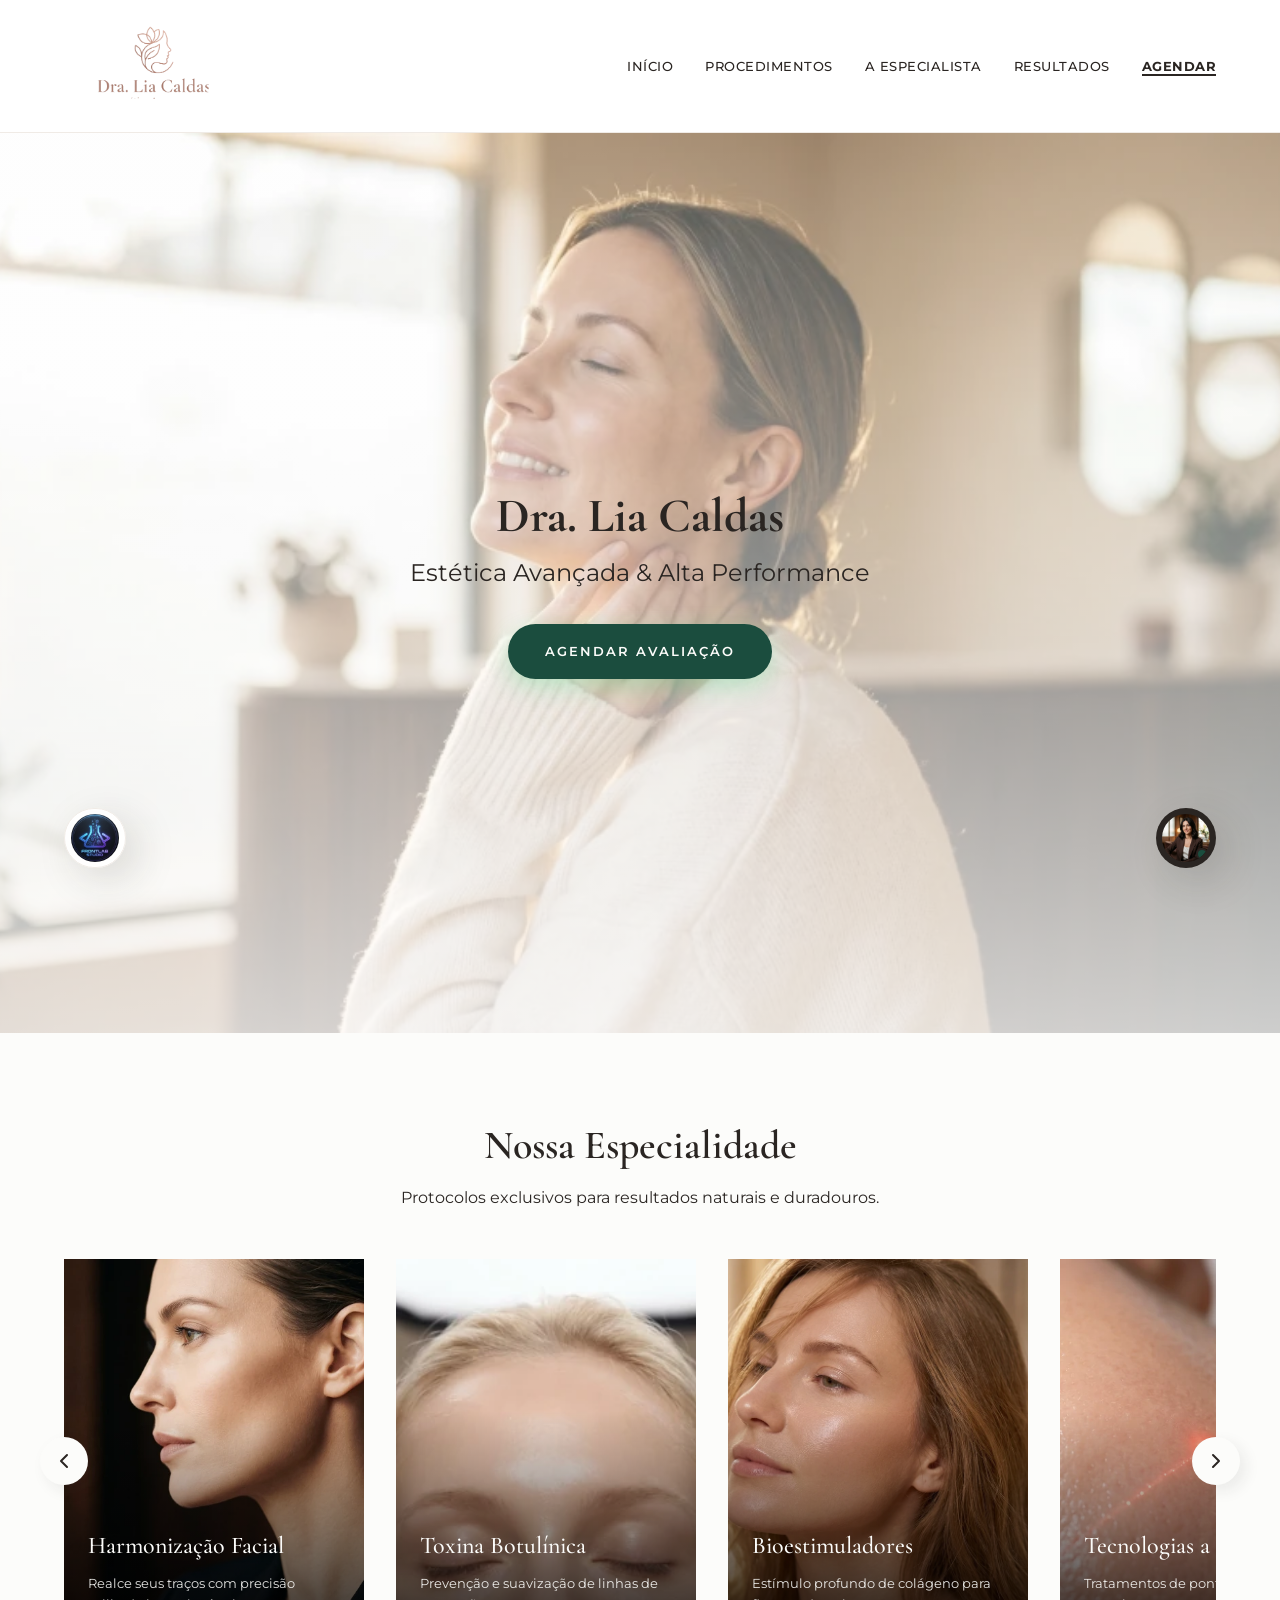
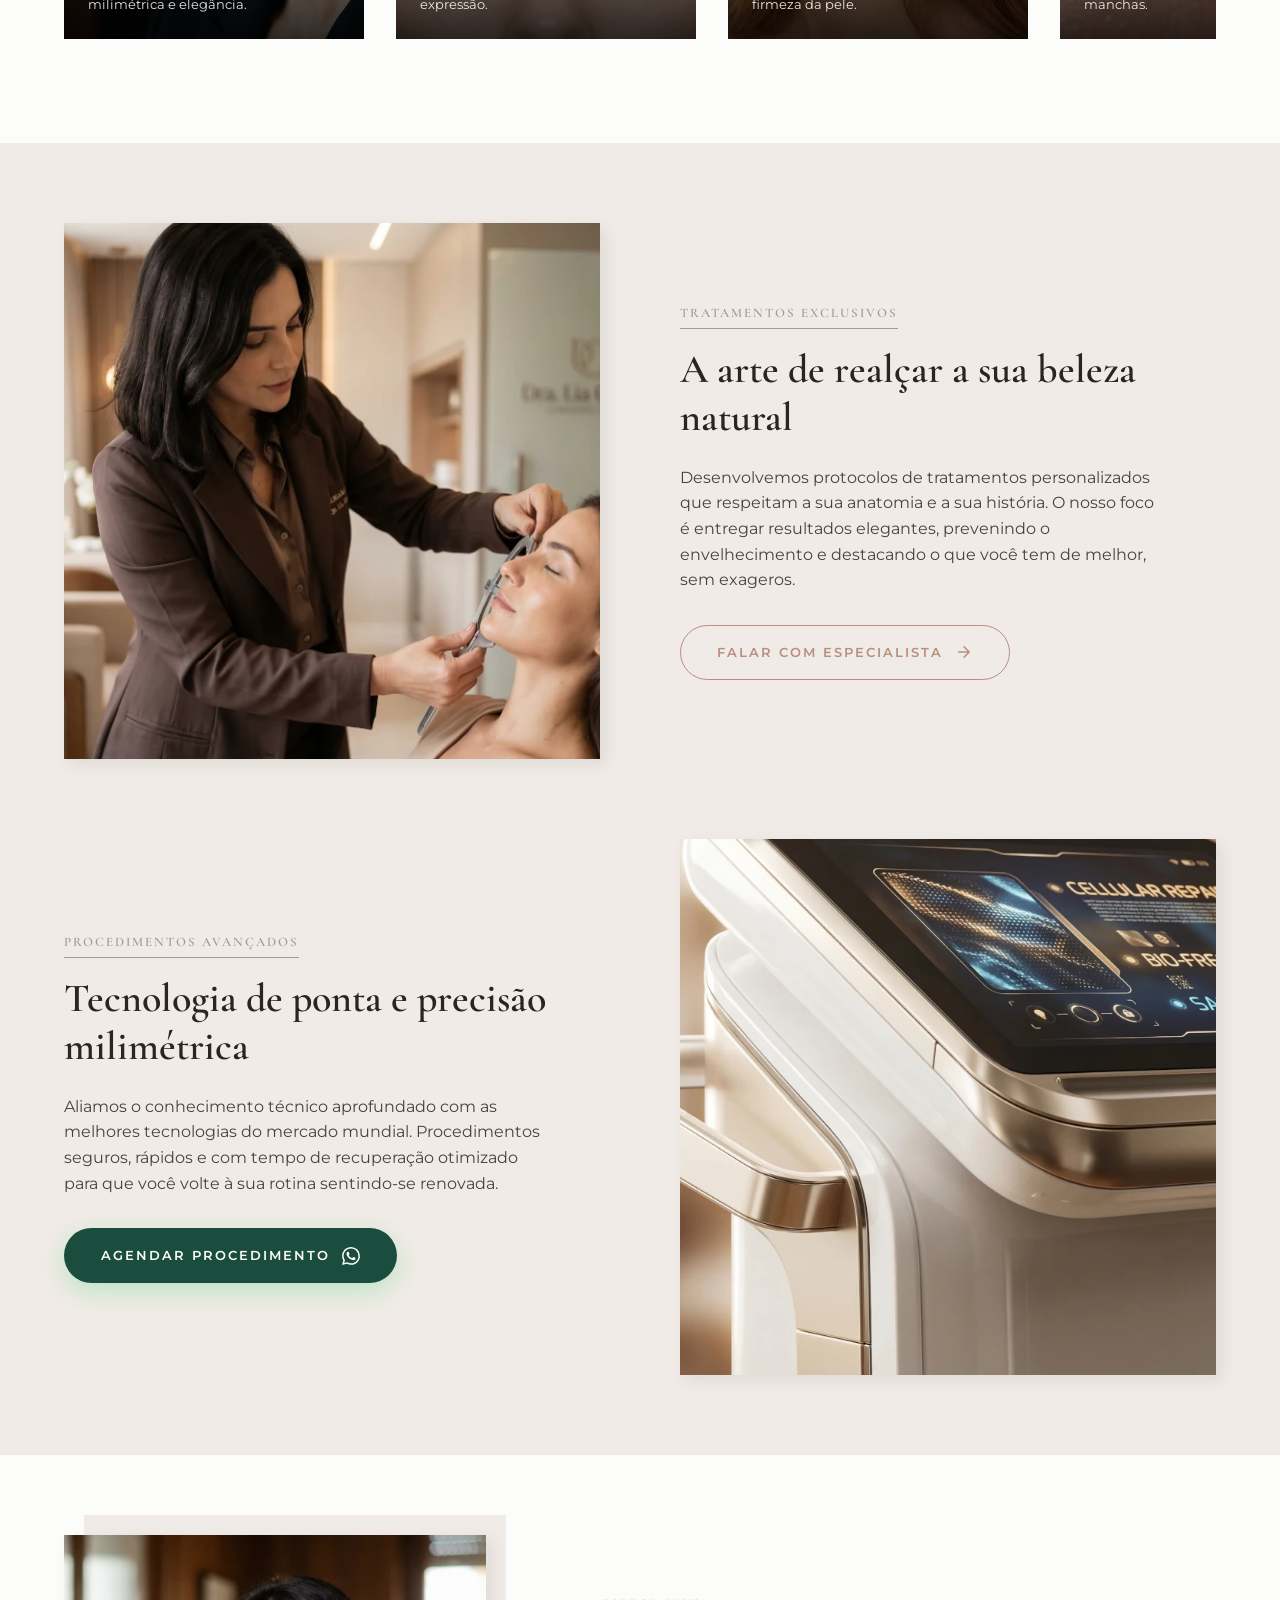
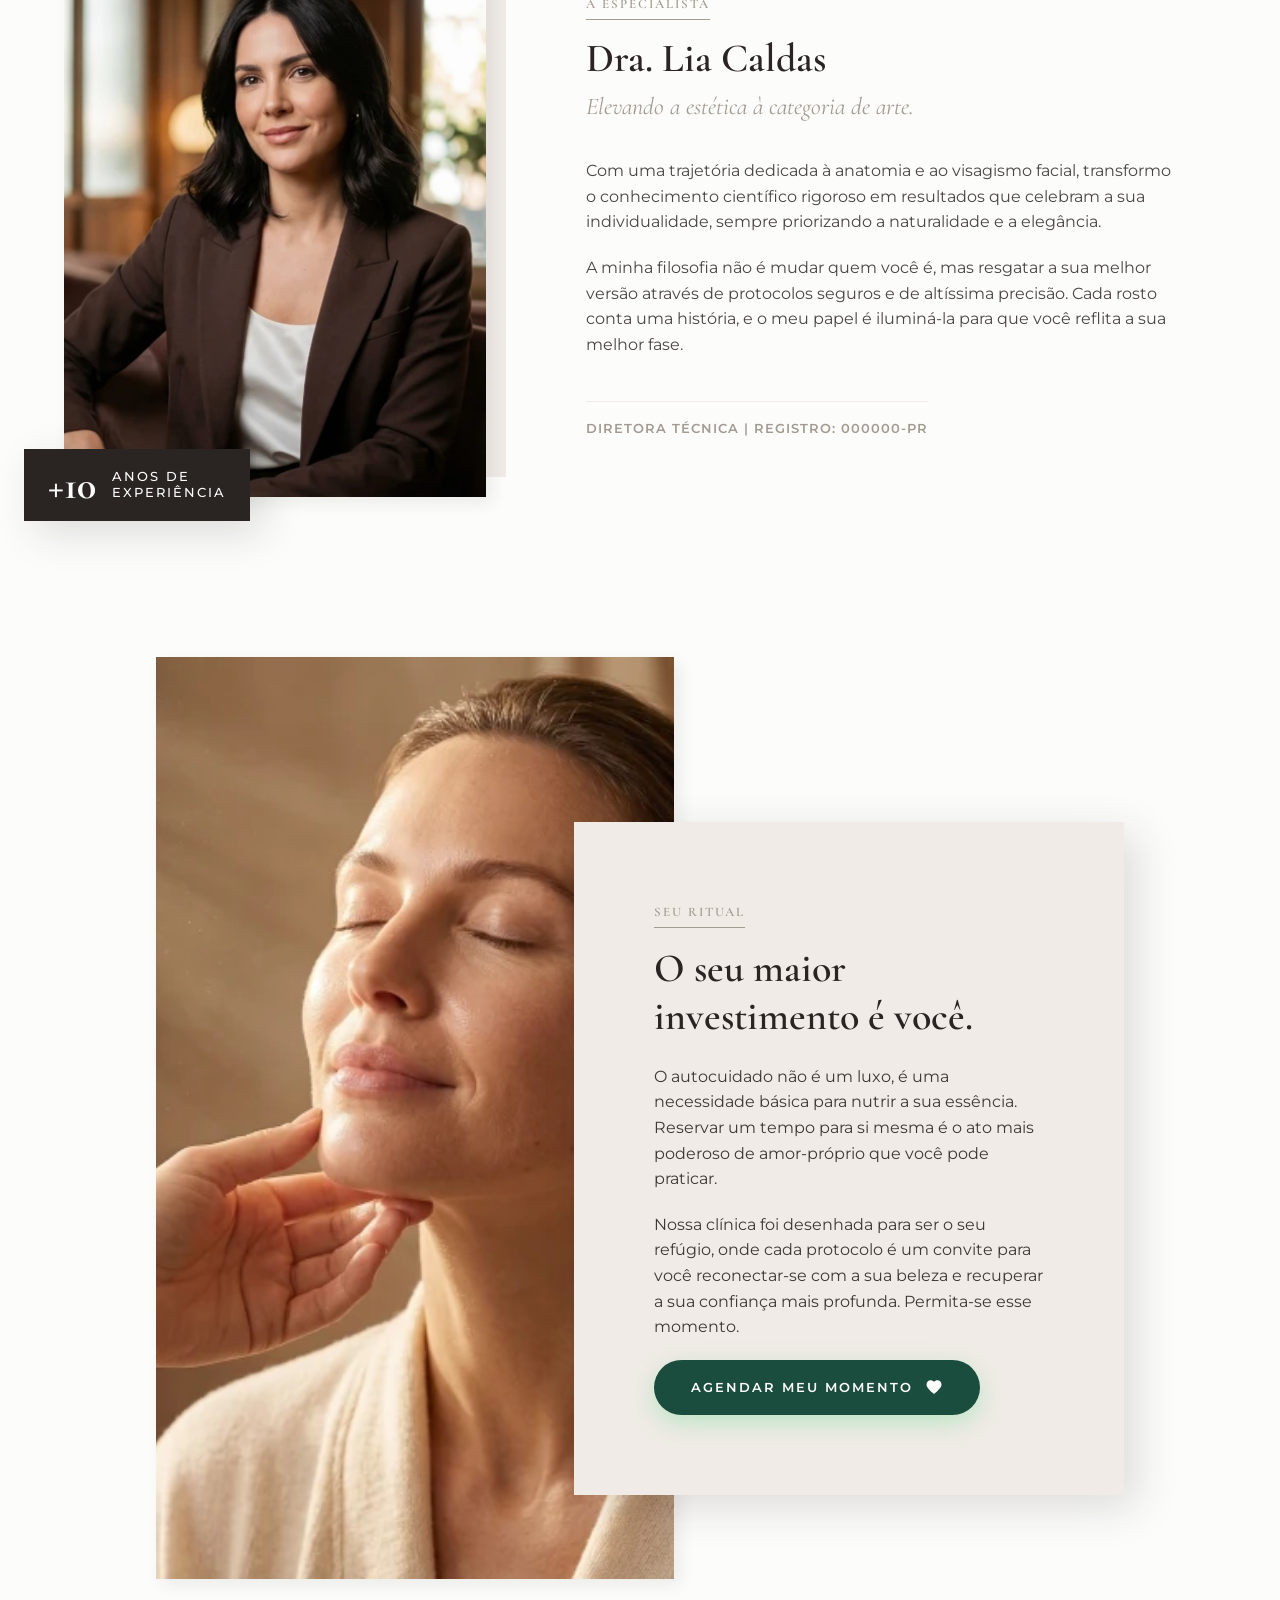
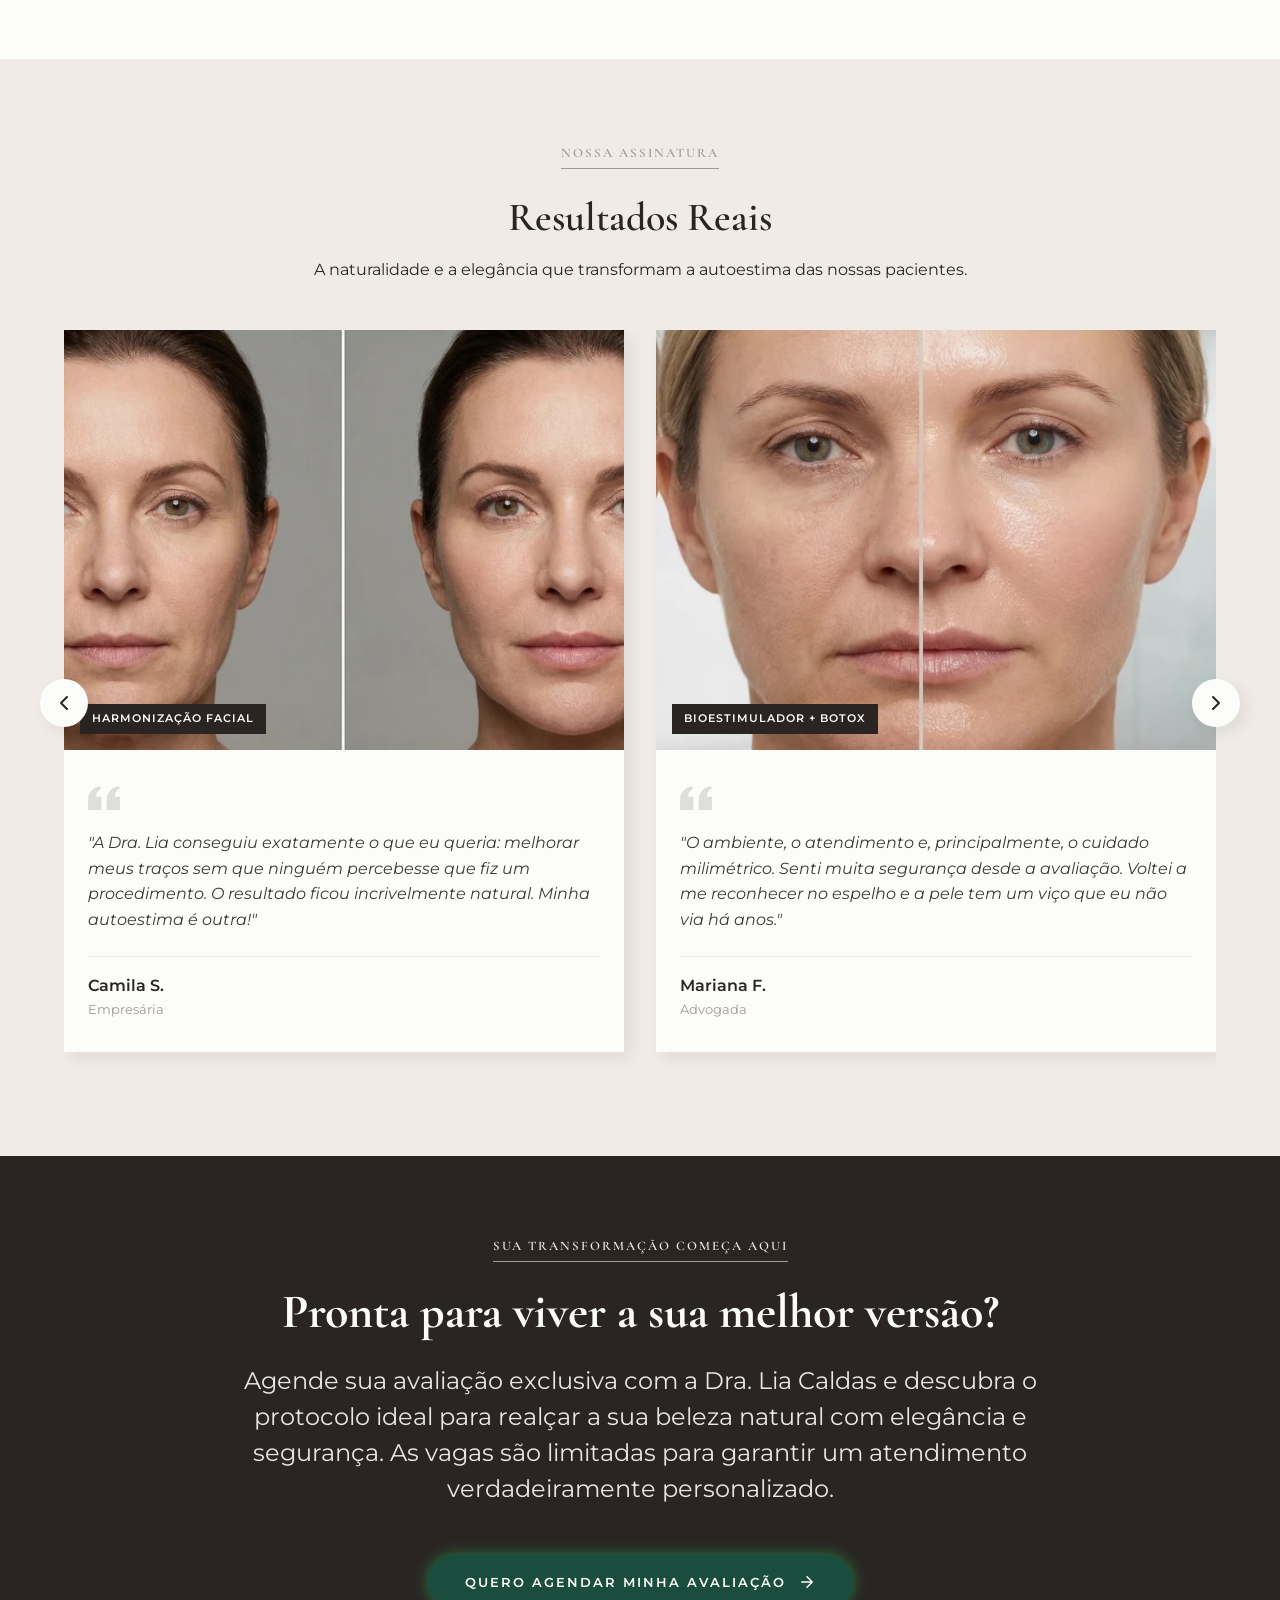
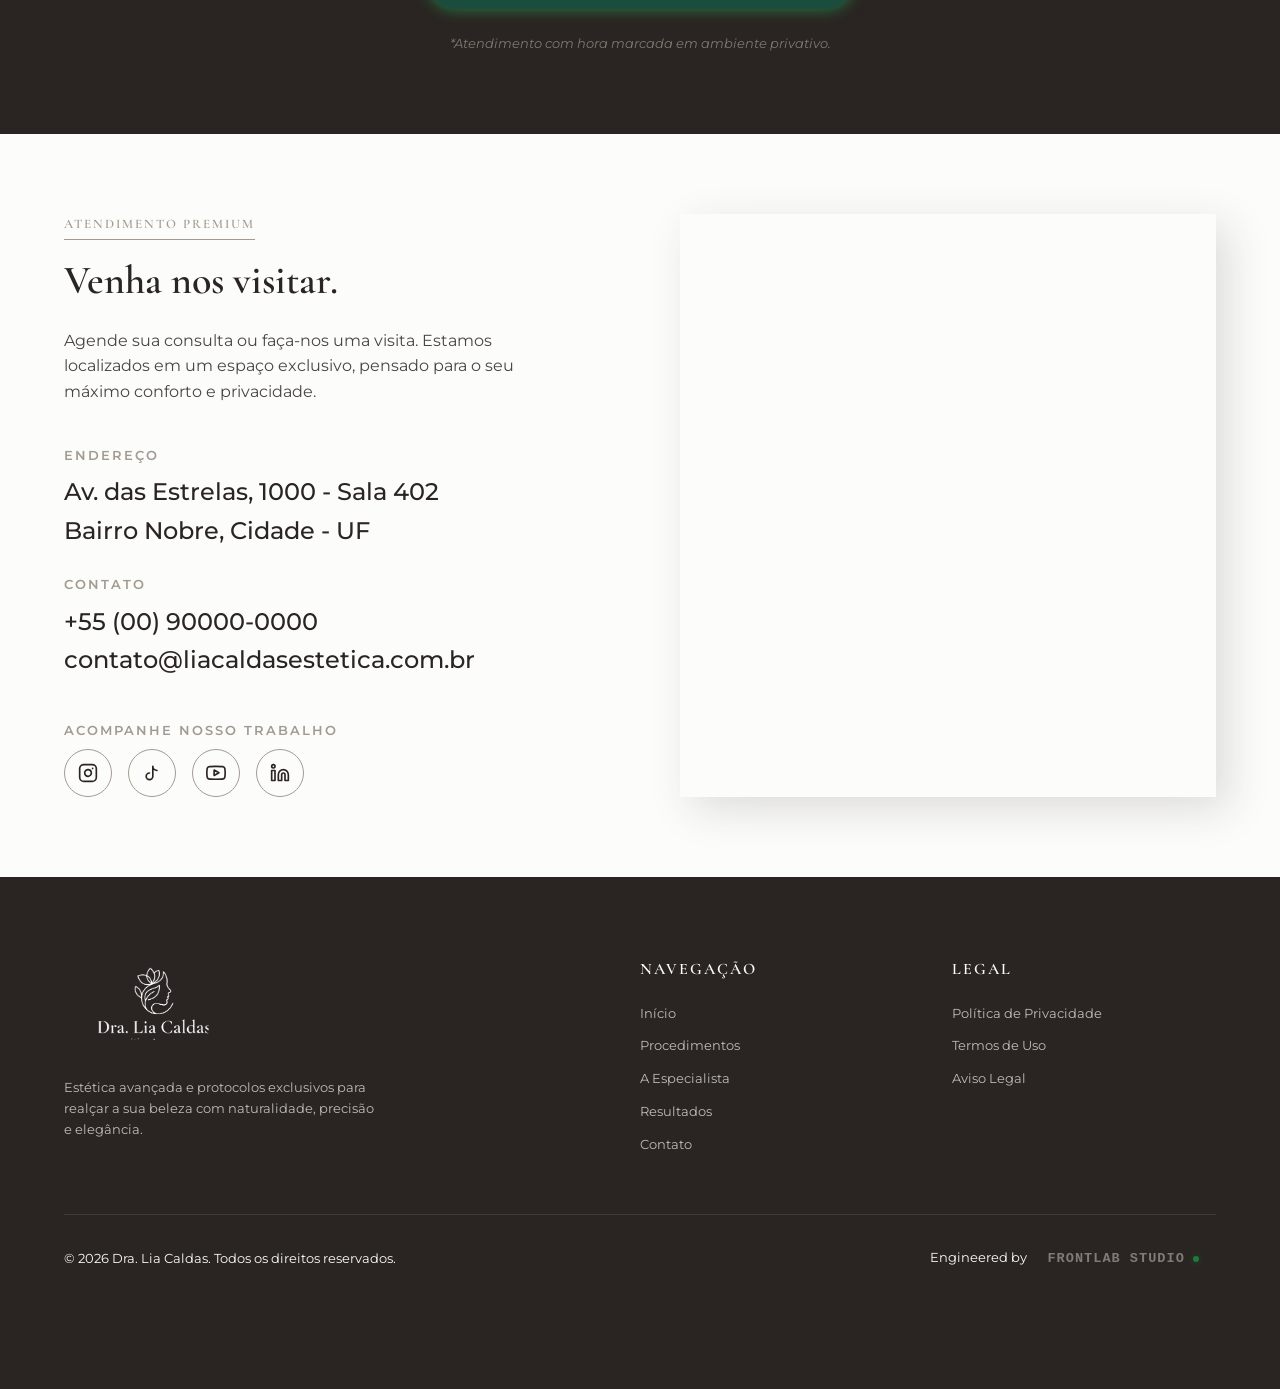
==== commit 0040658d: "up" ====
--- a/index.html
+++ b/index.html
@@ -13,6 +13,7 @@
     <link
         href="https://fonts.googleapis.com/css2?family=Cormorant+Garamond:ital,wght@0,400;0,600;0,700;1,400&family=Montserrat:wght@300;400;500;600&display=swap"
         rel="stylesheet">
+    <link rel="preload" as="image" href="hero-bg.webp" fetchpriority="high">
 
     <link rel="stylesheet" href="style/style.css">
 </head>
--- a/style/style.css
+++ b/style/style.css
@@ -43,6 +43,8 @@
     line-height: 1.6;
     position: relative;
     -webkit-font-smoothing: antialiased;
+    overflow-x: hidden;
+    width: 100%;
 }
 
 img {
@@ -989,6 +991,7 @@
     background-color: var(--secondary);
     max-width: 1440px;
     margin: 0 auto;
+    overflow-x: hidden;
 }
 
 .contact-container {
@@ -1044,6 +1047,8 @@
     margin-bottom: 0;
     color: var(--primary);
     opacity: 1;
+    word-break: break-word;
+    overflow-wrap: break-word;
 }
 
 .social-grid {
@@ -1512,4 +1517,4 @@
 .btn-back:hover {
     opacity: 1;
     transform: translateX(-4px);
-}+}
